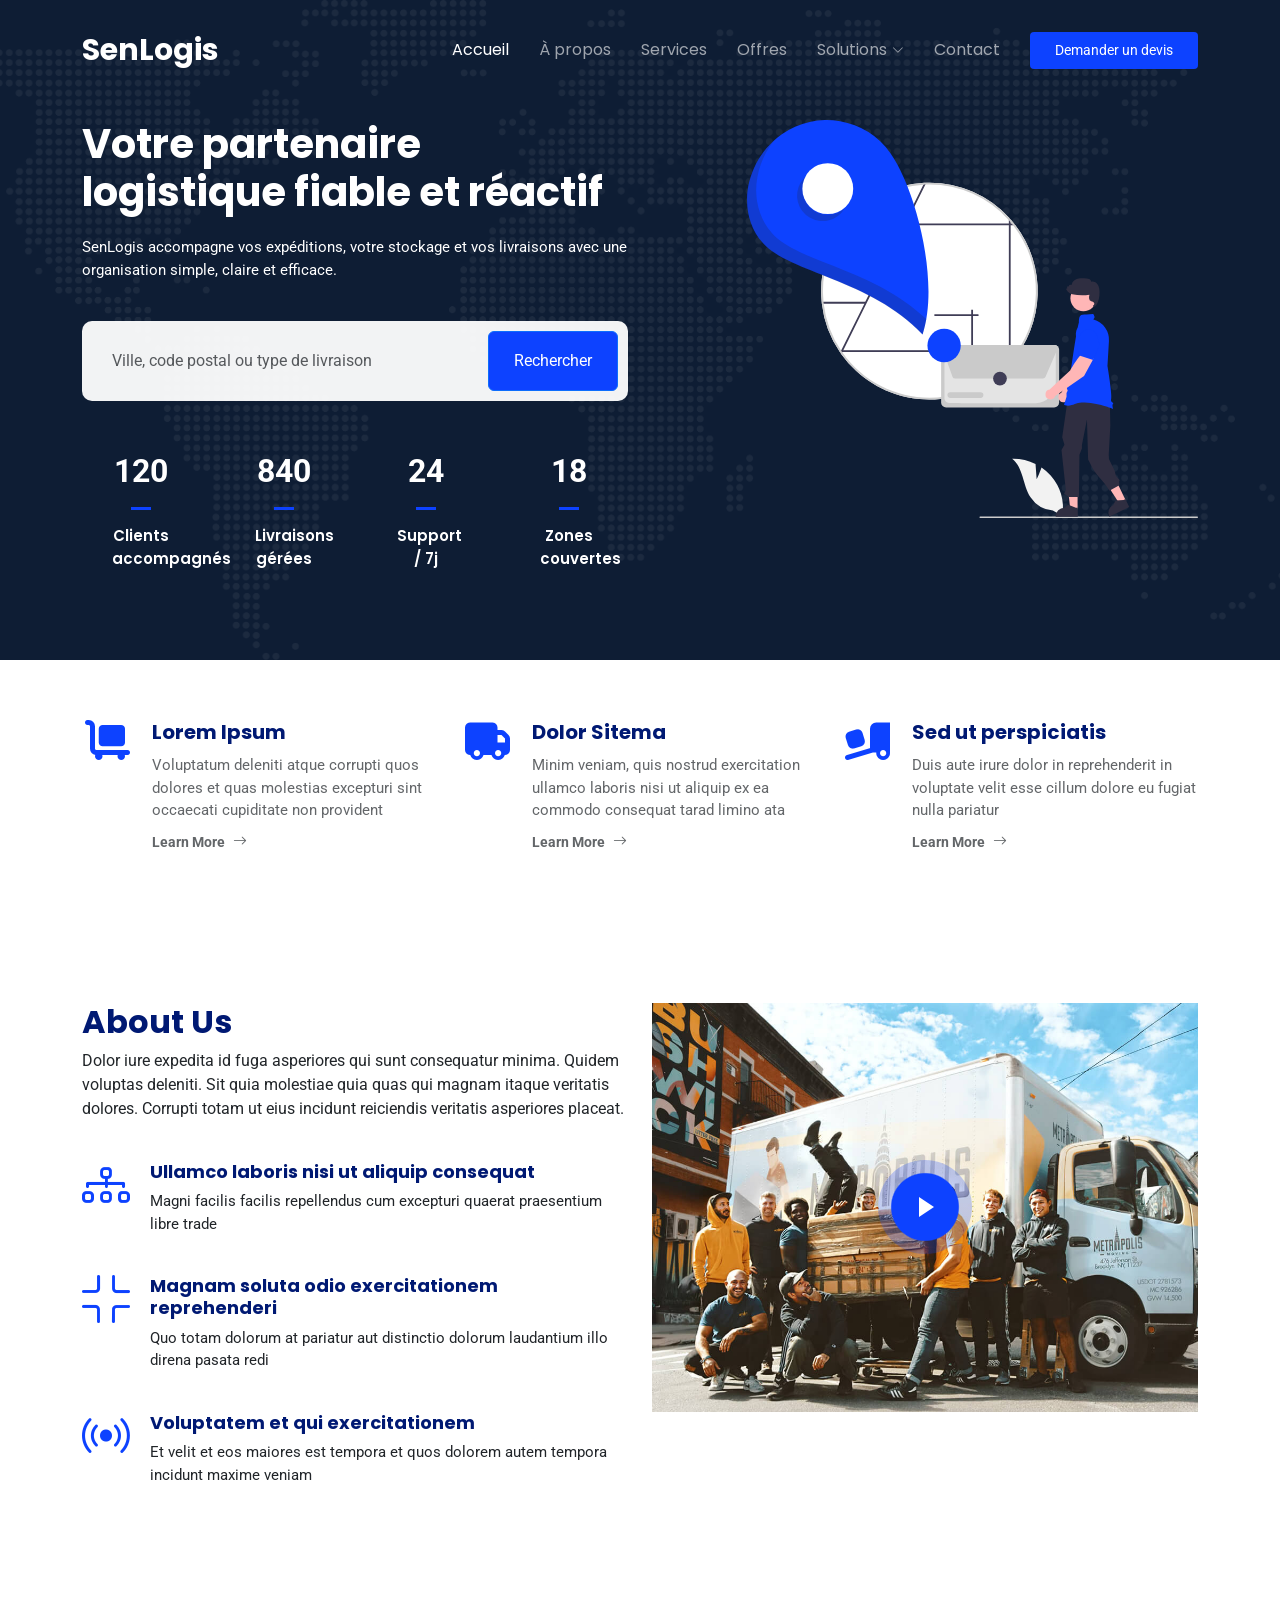
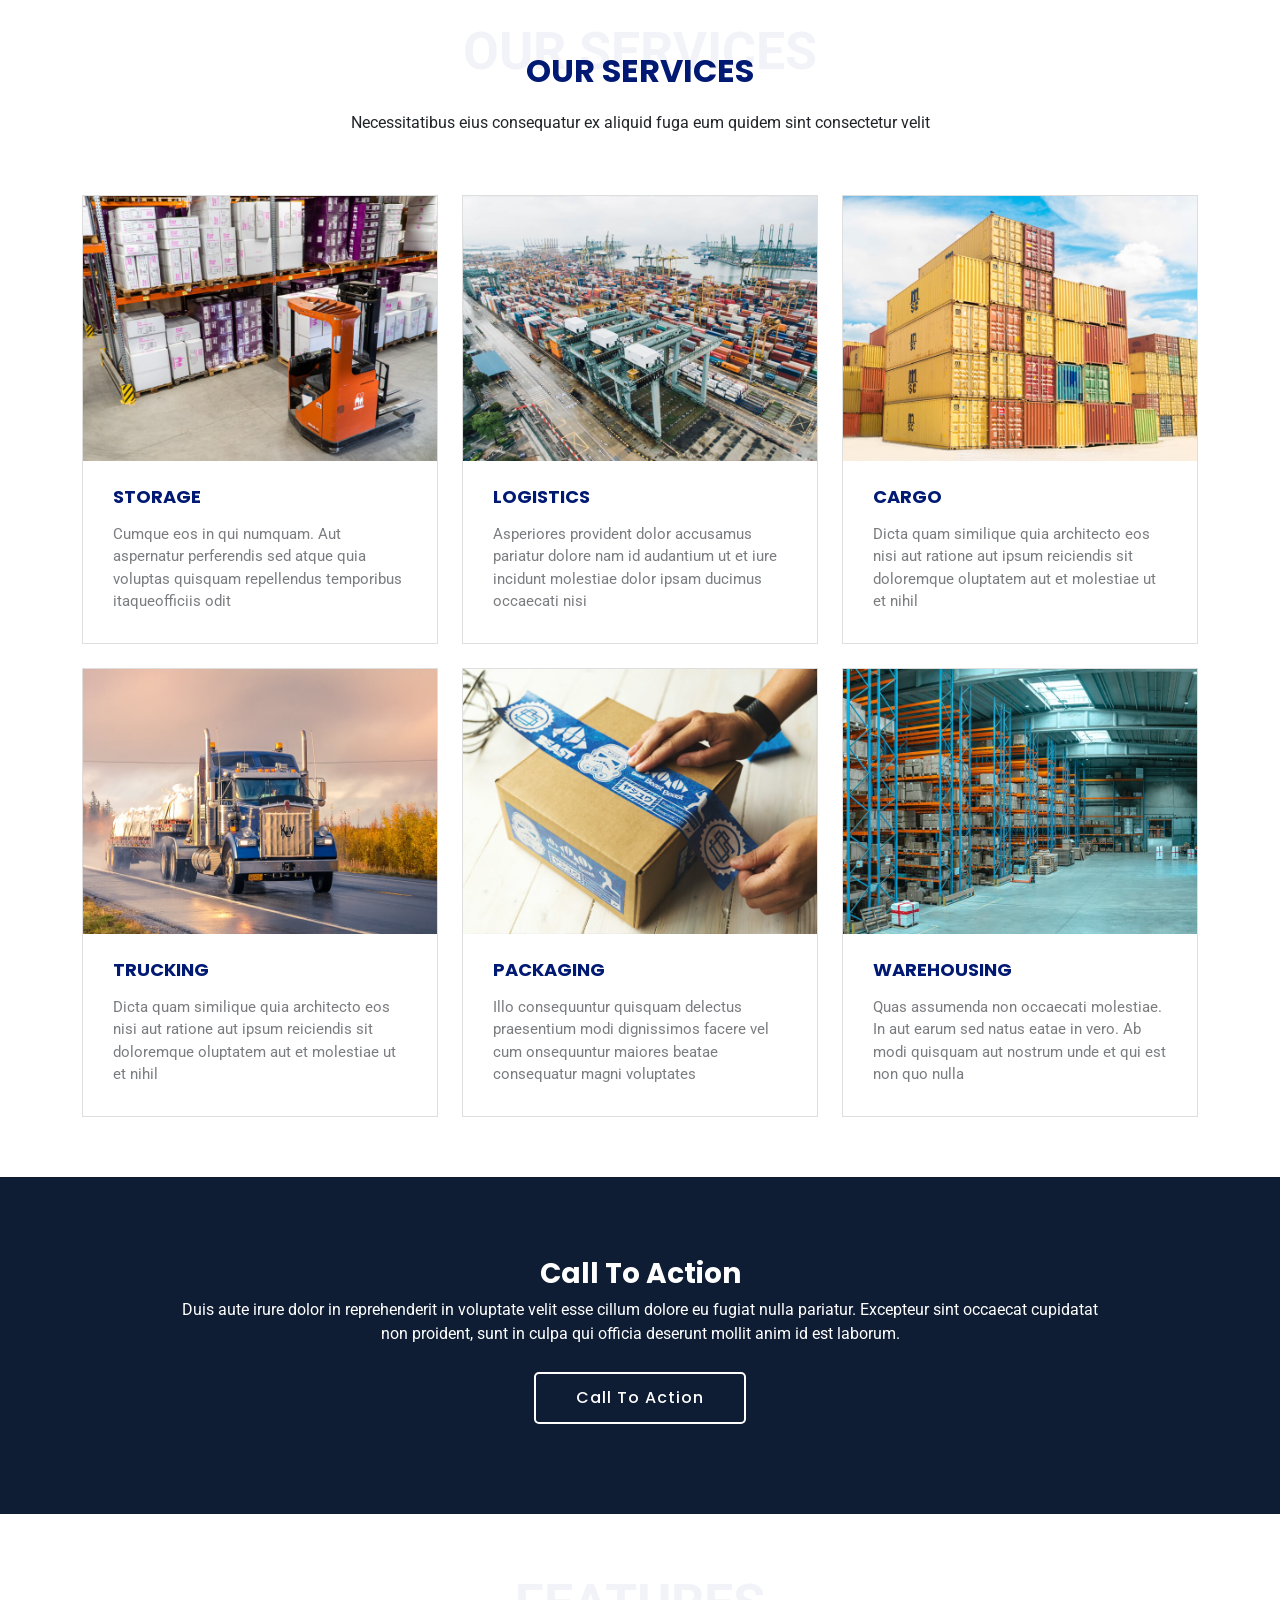
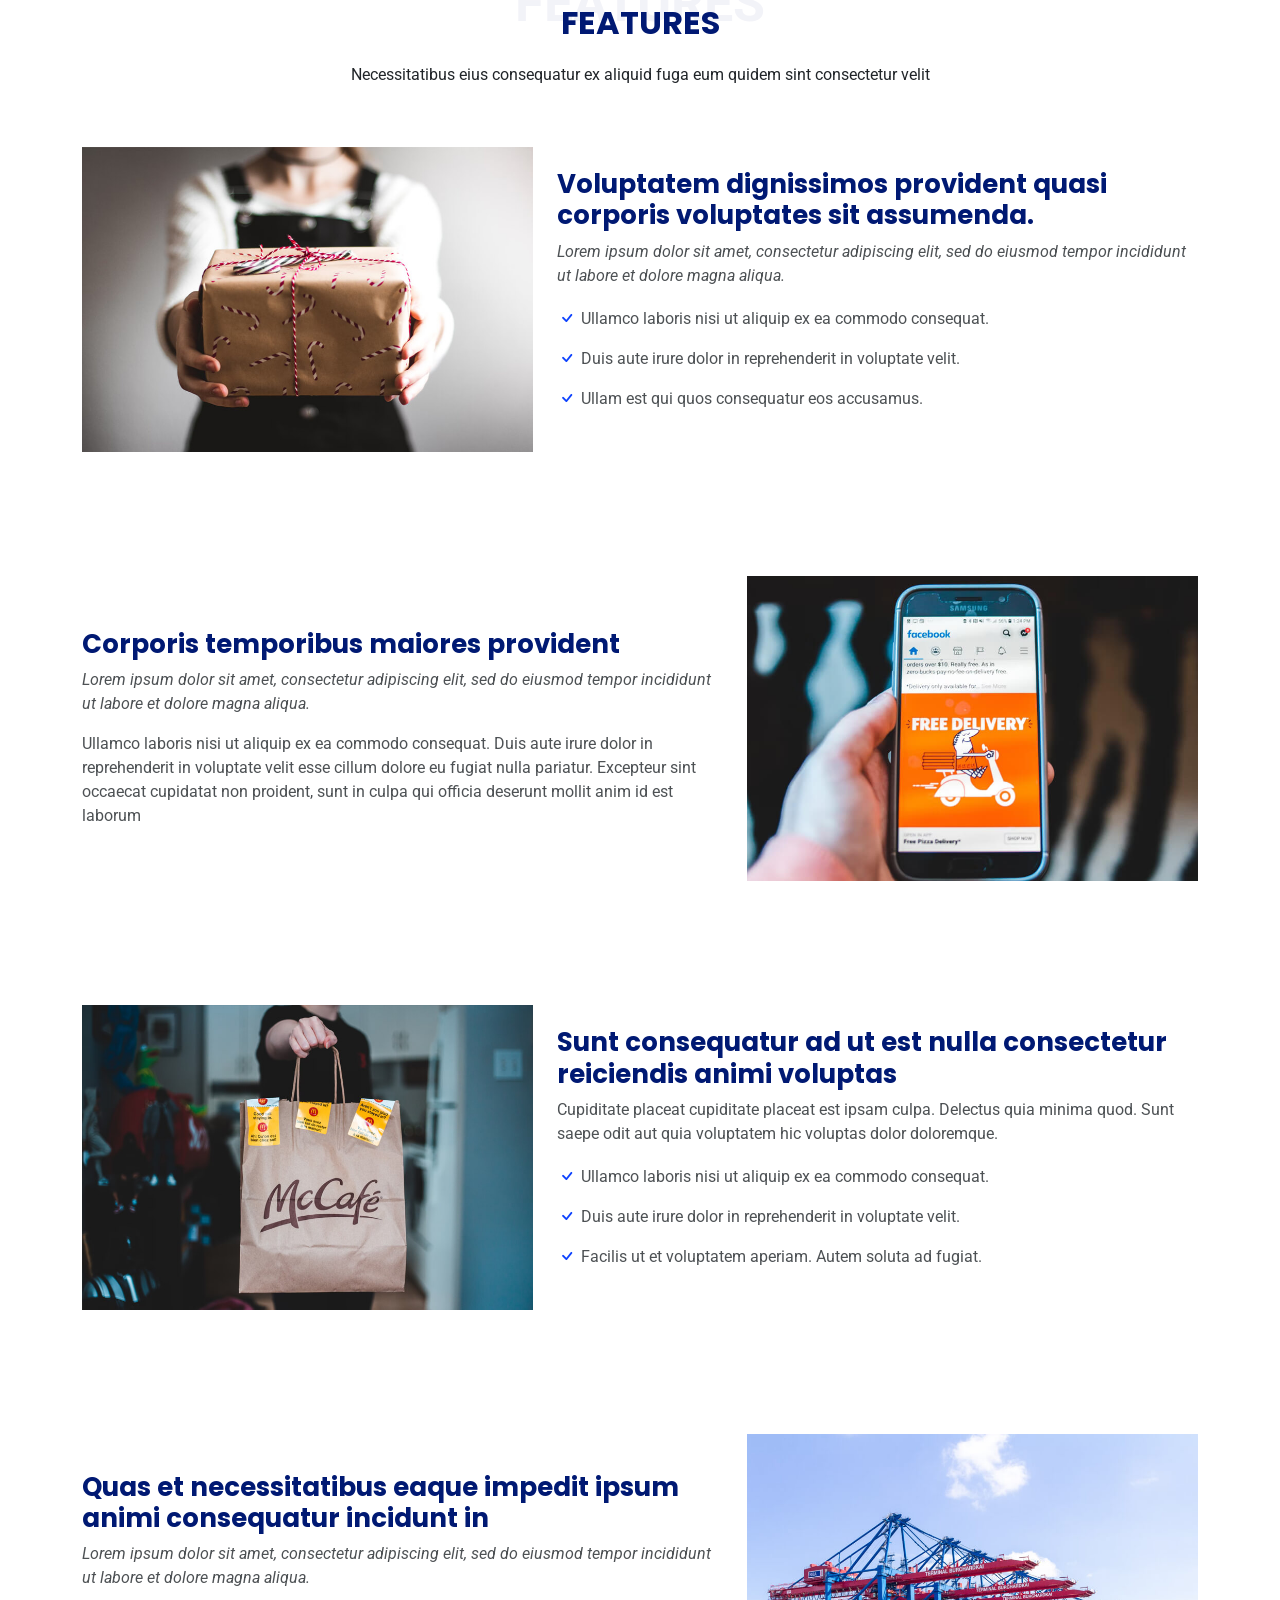
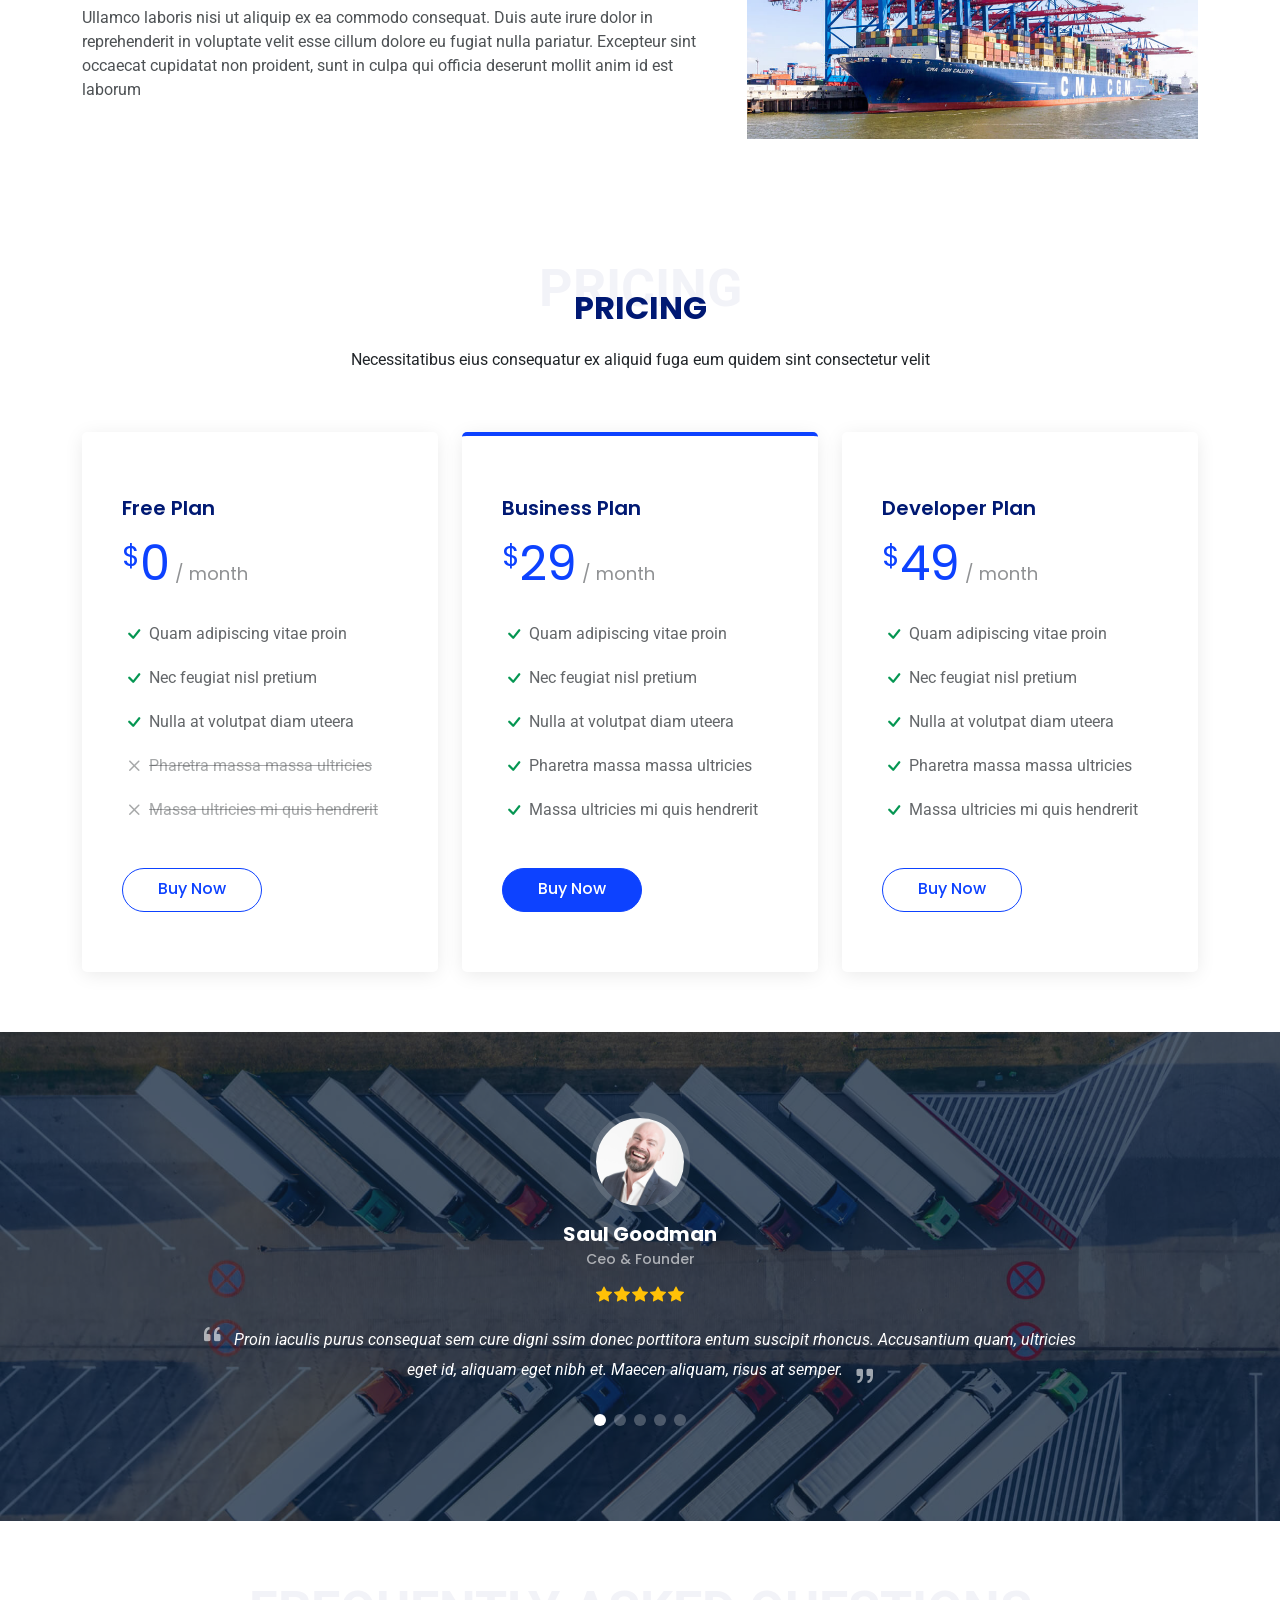
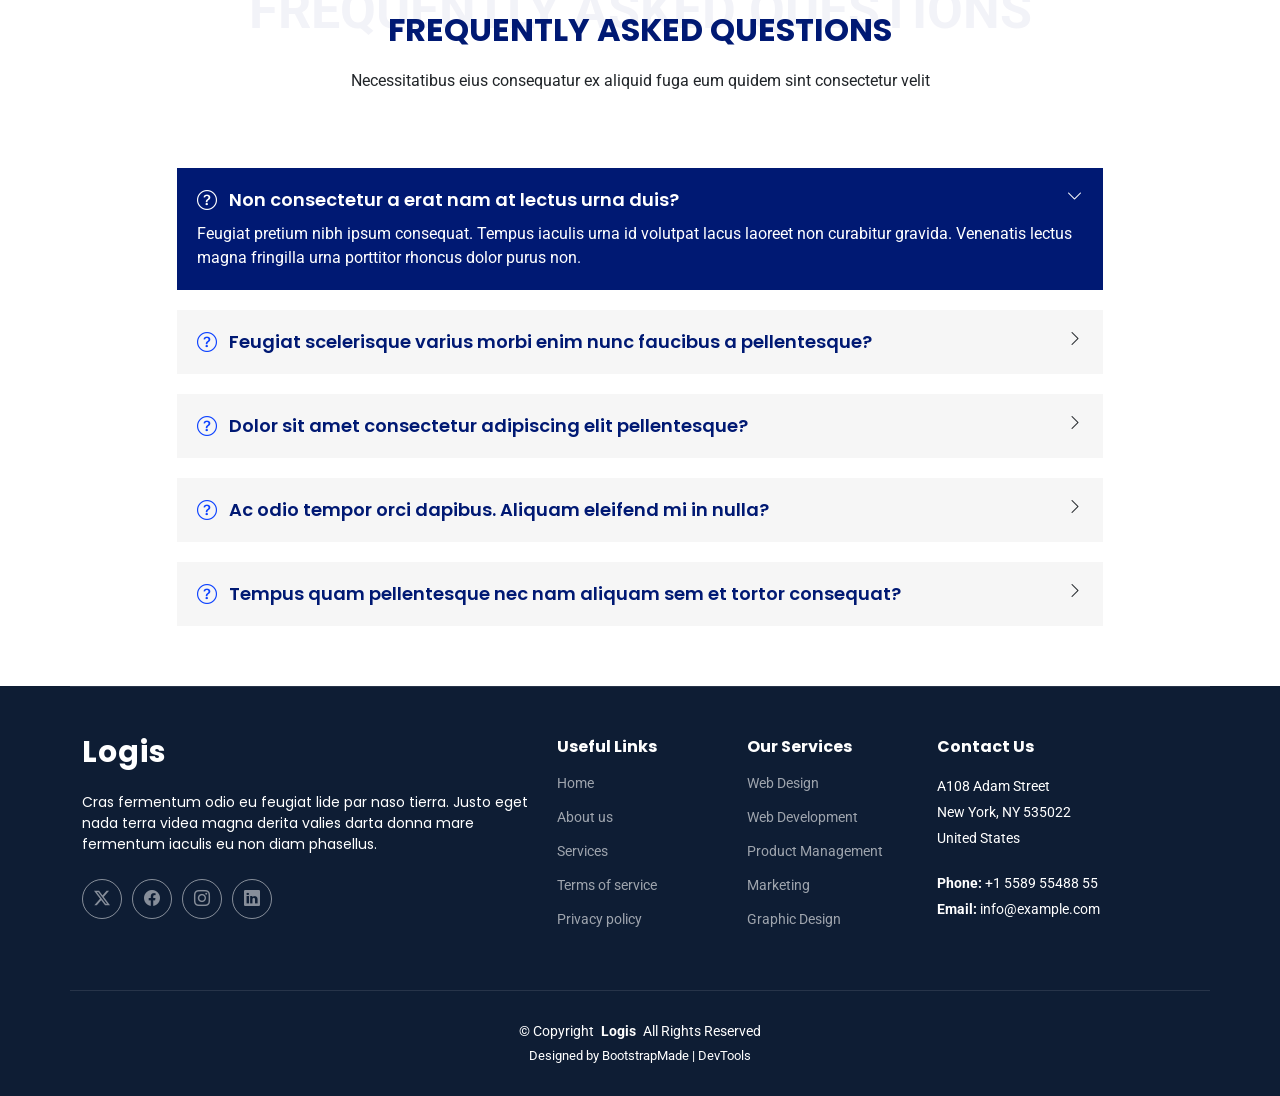
==== public/template/templateVitrine/Logis/index.html @ fa07f143 "project first push" ====
<!DOCTYPE html>
<html lang="en">

<head>
  <meta charset="utf-8">
  <meta content="width=device-width, initial-scale=1.0" name="viewport">
  <title>SenLogis - Accueil</title>
  <meta name="description" content="">
  <meta name="keywords" content="">

  <!-- Favicons -->
  <link href="assets/img/favicon.png" rel="icon">
  <link href="assets/img/apple-touch-icon.png" rel="apple-touch-icon">

  <!-- Fonts -->
  <link href="https://fonts.googleapis.com" rel="preconnect">
  <link href="https://fonts.gstatic.com" rel="preconnect" crossorigin>
  <link href="https://fonts.googleapis.com/css2?family=Roboto:ital,wght@0,100;0,300;0,400;0,500;0,700;0,900;1,100;1,300;1,400;1,500;1,700;1,900&family=Poppins:ital,wght@0,100;0,200;0,300;0,400;0,500;0,600;0,700;0,800;0,900;1,100;1,200;1,300;1,400;1,500;1,600;1,700;1,800;1,900&display=swap" rel="stylesheet">

  <!-- Vendor CSS Files -->
  <link href="assets/vendor/bootstrap/css/bootstrap.min.css" rel="stylesheet">
  <link href="assets/vendor/bootstrap-icons/bootstrap-icons.css" rel="stylesheet">
  <link href="assets/vendor/aos/aos.css" rel="stylesheet">
  <link href="assets/vendor/fontawesome-free/css/all.min.css" rel="stylesheet">
  <link href="assets/vendor/glightbox/css/glightbox.min.css" rel="stylesheet">
  <link href="assets/vendor/swiper/swiper-bundle.min.css" rel="stylesheet">

  <!-- Main CSS File -->
  <link href="assets/css/main.css" rel="stylesheet">

  <!-- =======================================================
  * Template Name: SenLogis
  * Template URL: https://bootstrapmade.com/logis-bootstrap-logistics-website-template/
  * Updated: Apr 08 2026 with Bootstrap v5.3.8
  * Author: BootstrapMade.com
  * License: https://bootstrapmade.com/license/
  ======================================================== -->
</head>

<body class="index-page">

  <header id="header" class="header d-flex align-items-center fixed-top">
    <div class="container-fluid container-xl position-relative d-flex align-items-center">

      <a href="index.html" class="logo d-flex align-items-center me-auto">
        <!-- Uncomment the line below if you also wish to use an image logo -->
        <!-- <img src="assets/img/logo.png" alt=""> -->
        <h1 class="sitename">SenLogis</h1>
      </a>

      <nav id="navmenu" class="navmenu">
        <ul>
          <li><a href="index.html" class="active">Accueil<br></a></li>
          <li><a href="about.html">À propos</a></li>
          <li><a href="services.html">Services</a></li>
          <li><a href="pricing.html">Offres</a></li>
          <li class="dropdown"><a href="starter-page.html"><span>Solutions</span> <i class="bi bi-chevron-down toggle-dropdown"></i></a>
            <ul>
              <li><a href="service-details.html">Suivi</a></li>
              <li class="dropdown"><a href="service-details.html"><span>Détails</span> <i class="bi bi-chevron-down toggle-dropdown"></i></a>
                <ul>
                  <li><a href="about.html">Stockage</a></li>
                  <li><a href="services.html">Transport</a></li>
                  <li><a href="service-details.html">Fret</a></li>
                  <li><a href="pricing.html">Devis</a></li>
                  <li><a href="contact.html">Contact</a></li>
                </ul>
              </li>
              <li><a href="pricing.html">Offres</a></li>
              <li><a href="contact.html">Contact rapide</a></li>
              <li><a href="get-a-quote.html">Demande de devis</a></li>
            </ul>
          </li>
          <li><a href="contact.html">Contact</a></li>
        </ul>
        <i class="mobile-nav-toggle d-xl-none bi bi-list"></i>
      </nav>

      <a class="btn-getstarted" href="get-a-quote.html">Demander un devis</a>

    </div>
  </header>

  <main class="main">

    <!-- Hero Section -->
    <section id="hero" class="hero section dark-background">

      <img src="assets/img/world-dotted-map.png" alt="" class="hero-bg" data-aos="fade-in">

      <div class="container">
        <div class="row gy-4 d-flex justify-content-between">
          <div class="col-lg-6 order-2 order-lg-1 d-flex flex-column justify-content-center">
            <h2 data-aos="fade-up">Votre partenaire logistique fiable et réactif</h2>
            <p data-aos="fade-up" data-aos-delay="100">SenLogis accompagne vos expéditions, votre stockage et vos livraisons avec une organisation simple, claire et efficace.</p>

            <form action="#" class="form-search d-flex align-items-stretch mb-3" data-aos="fade-up" data-aos-delay="200">
              <input type="text" class="form-control" placeholder="Ville, code postal ou type de livraison">
              <button type="submit" class="btn btn-primary">Rechercher</button>
            </form>

            <div class="row gy-4" data-aos="fade-up" data-aos-delay="300">

              <div class="col-lg-3 col-6">
                <div class="stats-item text-center w-100 h-100">
                  <span data-purecounter-start="0" data-purecounter-end="120" data-purecounter-duration="0" class="purecounter">120</span>
                  <p>Clients accompagnés</p>
                </div>
              </div><!-- End Stats Item -->

              <div class="col-lg-3 col-6">
                <div class="stats-item text-center w-100 h-100">
                  <span data-purecounter-start="0" data-purecounter-end="840" data-purecounter-duration="0" class="purecounter">840</span>
                  <p>Livraisons gérées</p>
                </div>
              </div><!-- End Stats Item -->

              <div class="col-lg-3 col-6">
                <div class="stats-item text-center w-100 h-100">
                  <span data-purecounter-start="0" data-purecounter-end="24" data-purecounter-duration="0" class="purecounter">24</span>
                  <p>Support / 7j</p>
                </div>
              </div><!-- End Stats Item -->

              <div class="col-lg-3 col-6">
                <div class="stats-item text-center w-100 h-100">
                  <span data-purecounter-start="0" data-purecounter-end="18" data-purecounter-duration="0" class="purecounter">18</span>
                  <p>Zones couvertes</p>
                </div>
              </div><!-- End Stats Item -->

            </div>

          </div>

          <div class="col-lg-5 order-1 order-lg-2 hero-img" data-aos="zoom-out">
            <img src="assets/img/hero-img.svg" class="img-fluid mb-3 mb-lg-0" alt="">
          </div>

        </div>
      </div>

    </section><!-- /Hero Section -->

    <!-- Featured Services Section -->
    <section id="featured-services" class="featured-services section">

      <div class="container">

        <div class="row gy-4">

          <div class="col-lg-4 col-md-6 service-item d-flex" data-aos="fade-up" data-aos-delay="100">
            <div class="icon flex-shrink-0"><i class="fa-solid fa-cart-flatbed"></i></div>
            <div>
              <h4 class="title">Lorem Ipsum</h4>
              <p class="description">Voluptatum deleniti atque corrupti quos dolores et quas molestias excepturi sint occaecati cupiditate non provident</p>
              <a href="#" class="readmore stretched-link"><span>Learn More</span><i class="bi bi-arrow-right"></i></a>
            </div>
          </div>
          <!-- End Service Item -->

          <div class="col-lg-4 col-md-6 service-item d-flex" data-aos="fade-up" data-aos-delay="200">
            <div class="icon flex-shrink-0"><i class="fa-solid fa-truck"></i></div>
            <div>
              <h4 class="title">Dolor Sitema</h4>
              <p class="description">Minim veniam, quis nostrud exercitation ullamco laboris nisi ut aliquip ex ea commodo consequat tarad limino ata</p>
              <a href="#" class="readmore stretched-link"><span>Learn More</span><i class="bi bi-arrow-right"></i></a>
            </div>
          </div><!-- End Service Item -->

          <div class="col-lg-4 col-md-6 service-item d-flex" data-aos="fade-up" data-aos-delay="300">
            <div class="icon flex-shrink-0"><i class="fa-solid fa-truck-ramp-box"></i></div>
            <div>
              <h4 class="title">Sed ut perspiciatis</h4>
              <p class="description">Duis aute irure dolor in reprehenderit in voluptate velit esse cillum dolore eu fugiat nulla pariatur</p>
              <a href="#" class="readmore stretched-link"><span>Learn More</span><i class="bi bi-arrow-right"></i></a>
            </div>
          </div><!-- End Service Item -->

        </div>

      </div>

    </section><!-- /Featured Services Section -->

    <!-- About Section -->
    <section id="about" class="about section">

      <div class="container">

        <div class="row gy-4">

          <div class="col-lg-6 position-relative align-self-start order-lg-last order-first" data-aos="fade-up" data-aos-delay="200">
            <img src="assets/img/about.jpg" class="img-fluid" alt="">
            <a href="https://www.youtube.com/watch?v=Y7f98aduVJ8" class="glightbox pulsating-play-btn"></a>
          </div>

          <div class="col-lg-6 content order-last  order-lg-first" data-aos="fade-up" data-aos-delay="100">
            <h3>About Us</h3>
            <p>
              Dolor iure expedita id fuga asperiores qui sunt consequatur minima. Quidem voluptas deleniti. Sit quia molestiae quia quas qui magnam itaque veritatis dolores. Corrupti totam ut eius incidunt reiciendis veritatis asperiores placeat.
            </p>
            <ul>
              <li>
                <i class="bi bi-diagram-3"></i>
                <div>
                  <h5>Ullamco laboris nisi ut aliquip consequat</h5>
                  <p>Magni facilis facilis repellendus cum excepturi quaerat praesentium libre trade</p>
                </div>
              </li>
              <li>
                <i class="bi bi-fullscreen-exit"></i>
                <div>
                  <h5>Magnam soluta odio exercitationem reprehenderi</h5>
                  <p>Quo totam dolorum at pariatur aut distinctio dolorum laudantium illo direna pasata redi</p>
                </div>
              </li>
              <li>
                <i class="bi bi-broadcast"></i>
                <div>
                  <h5>Voluptatem et qui exercitationem</h5>
                  <p>Et velit et eos maiores est tempora et quos dolorem autem tempora incidunt maxime veniam</p>
                </div>
              </li>
            </ul>
          </div>

        </div>

      </div>

    </section><!-- /About Section -->

    <!-- Services Section -->
    <section id="services" class="services section">

      <!-- Section Title -->
      <div class="container section-title" data-aos="fade-up">
        <span>Our Services<br></span>
        <h2>Our ServiceS</h2>
        <p>Necessitatibus eius consequatur ex aliquid fuga eum quidem sint consectetur velit</p>
      </div><!-- End Section Title -->

      <div class="container">

        <div class="row gy-4">

          <div class="col-lg-4 col-md-6" data-aos="fade-up" data-aos-delay="100">
            <div class="card">
              <div class="card-img">
                <img src="assets/img/service-1.jpg" alt="" class="img-fluid">
              </div>
              <h3>Storage</h3>
              <p>Cumque eos in qui numquam. Aut aspernatur perferendis sed atque quia voluptas quisquam repellendus temporibus itaqueofficiis odit</p>
            </div>
          </div><!-- End Card Item -->

          <div class="col-lg-4 col-md-6" data-aos="fade-up" data-aos-delay="200">
            <div class="card">
              <div class="card-img">
                <img src="assets/img/service-2.jpg" alt="" class="img-fluid">
              </div>
              <h3><a href="#" class="stretched-link">Logistics</a></h3>
              <p>Asperiores provident dolor accusamus pariatur dolore nam id audantium ut et iure incidunt molestiae dolor ipsam ducimus occaecati nisi</p>
            </div>
          </div><!-- End Card Item -->

          <div class="col-lg-4 col-md-6" data-aos="fade-up" data-aos-delay="300">
            <div class="card">
              <div class="card-img">
                <img src="assets/img/service-3.jpg" alt="" class="img-fluid">
              </div>
              <h3><a href="#" class="stretched-link">Cargo</a></h3>
              <p>Dicta quam similique quia architecto eos nisi aut ratione aut ipsum reiciendis sit doloremque oluptatem aut et molestiae ut et nihil</p>
            </div>
          </div><!-- End Card Item -->

          <div class="col-lg-4 col-md-6" data-aos="fade-up" data-aos-delay="400">
            <div class="card">
              <div class="card-img">
                <img src="assets/img/service-4.jpg" alt="" class="img-fluid">
              </div>
              <h3><a href="#" class="stretched-link">Trucking</a></h3>
              <p>Dicta quam similique quia architecto eos nisi aut ratione aut ipsum reiciendis sit doloremque oluptatem aut et molestiae ut et nihil</p>
            </div>
          </div><!-- End Card Item -->

          <div class="col-lg-4 col-md-6" data-aos="fade-up" data-aos-delay="500">
            <div class="card">
              <div class="card-img">
                <img src="assets/img/service-5.jpg" alt="" class="img-fluid">
              </div>
              <h3>Packaging</h3>
              <p>Illo consequuntur quisquam delectus praesentium modi dignissimos facere vel cum onsequuntur maiores beatae consequatur magni voluptates</p>
            </div>
          </div><!-- End Card Item -->

          <div class="col-lg-4 col-md-6" data-aos="fade-up" data-aos-delay="600">
            <div class="card">
              <div class="card-img">
                <img src="assets/img/service-6.jpg" alt="" class="img-fluid">
              </div>
              <h3><a href="#" class="stretched-link">Warehousing</a></h3>
              <p>Quas assumenda non occaecati molestiae. In aut earum sed natus eatae in vero. Ab modi quisquam aut nostrum unde et qui est non quo nulla</p>
            </div>
          </div><!-- End Card Item -->

        </div>

      </div>

    </section><!-- /Services Section -->

    <!-- Call To Action Section -->
    <section id="call-to-action" class="call-to-action section dark-background">

      <img src="assets/img/cta-bg.jpg" alt="">

      <div class="container">
        <div class="row justify-content-center" data-aos="zoom-in" data-aos-delay="100">
          <div class="col-xl-10">
            <div class="text-center">
              <h3>Call To Action</h3>
              <p>Duis aute irure dolor in reprehenderit in voluptate velit esse cillum dolore eu fugiat nulla pariatur. Excepteur sint occaecat cupidatat non proident, sunt in culpa qui officia deserunt mollit anim id est laborum.</p>
              <a class="cta-btn" href="#">Call To Action</a>
            </div>
          </div>
        </div>
      </div>

    </section><!-- /Call To Action Section -->

    <!-- Features Section -->
    <section id="features" class="features section">

      <!-- Section Title -->
      <div class="container section-title" data-aos="fade-up">
        <span>Features</span>
        <h2>Features</h2>
        <p>Necessitatibus eius consequatur ex aliquid fuga eum quidem sint consectetur velit</p>
      </div><!-- End Section Title -->

      <div class="container">

        <div class="row gy-4 align-items-center features-item">
          <div class="col-md-5 d-flex align-items-center" data-aos="zoom-out" data-aos-delay="100">
            <img src="assets/img/features-1.jpg" class="img-fluid" alt="">
          </div>
          <div class="col-md-7" data-aos="fade-up" data-aos-delay="100">
            <h3>Voluptatem dignissimos provident quasi corporis voluptates sit assumenda.</h3>
            <p class="fst-italic">
              Lorem ipsum dolor sit amet, consectetur adipiscing elit, sed do eiusmod tempor incididunt ut labore et dolore
              magna aliqua.
            </p>
            <ul>
              <li><i class="bi bi-check"></i><span> Ullamco laboris nisi ut aliquip ex ea commodo consequat.</span></li>
              <li><i class="bi bi-check"></i> <span>Duis aute irure dolor in reprehenderit in voluptate velit.</span></li>
              <li><i class="bi bi-check"></i> <span>Ullam est qui quos consequatur eos accusamus.</span></li>
            </ul>
          </div>
        </div><!-- Features Item -->

        <div class="row gy-4 align-items-center features-item">
          <div class="col-md-5 order-1 order-md-2 d-flex align-items-center" data-aos="zoom-out" data-aos-delay="200">
            <img src="assets/img/features-2.jpg" class="img-fluid" alt="">
          </div>
          <div class="col-md-7 order-2 order-md-1" data-aos="fade-up" data-aos-delay="200">
            <h3>Corporis temporibus maiores provident</h3>
            <p class="fst-italic">
              Lorem ipsum dolor sit amet, consectetur adipiscing elit, sed do eiusmod tempor incididunt ut labore et dolore
              magna aliqua.
            </p>
            <p>
              Ullamco laboris nisi ut aliquip ex ea commodo consequat. Duis aute irure dolor in reprehenderit in voluptate
              velit esse cillum dolore eu fugiat nulla pariatur. Excepteur sint occaecat cupidatat non proident, sunt in
              culpa qui officia deserunt mollit anim id est laborum
            </p>
          </div>
        </div><!-- Features Item -->

        <div class="row gy-4 align-items-center features-item">
          <div class="col-md-5 d-flex align-items-center" data-aos="zoom-out">
            <img src="assets/img/features-3.jpg" class="img-fluid" alt="">
          </div>
          <div class="col-md-7" data-aos="fade-up">
            <h3>Sunt consequatur ad ut est nulla consectetur reiciendis animi voluptas</h3>
            <p>Cupiditate placeat cupiditate placeat est ipsam culpa. Delectus quia minima quod. Sunt saepe odit aut quia voluptatem hic voluptas dolor doloremque.</p>
            <ul>
              <li><i class="bi bi-check"></i> <span>Ullamco laboris nisi ut aliquip ex ea commodo consequat.</span></li>
              <li><i class="bi bi-check"></i><span> Duis aute irure dolor in reprehenderit in voluptate velit.</span></li>
              <li><i class="bi bi-check"></i> <span>Facilis ut et voluptatem aperiam. Autem soluta ad fugiat</span>.</li>
            </ul>
          </div>
        </div><!-- Features Item -->

        <div class="row gy-4 align-items-center features-item">
          <div class="col-md-5 order-1 order-md-2 d-flex align-items-center" data-aos="zoom-out">
            <img src="assets/img/features-4.jpg" class="img-fluid" alt="">
          </div>
          <div class="col-md-7 order-2 order-md-1" data-aos="fade-up">
            <h3>Quas et necessitatibus eaque impedit ipsum animi consequatur incidunt in</h3>
            <p class="fst-italic">
              Lorem ipsum dolor sit amet, consectetur adipiscing elit, sed do eiusmod tempor incididunt ut labore et dolore
              magna aliqua.
            </p>
            <p>
              Ullamco laboris nisi ut aliquip ex ea commodo consequat. Duis aute irure dolor in reprehenderit in voluptate
              velit esse cillum dolore eu fugiat nulla pariatur. Excepteur sint occaecat cupidatat non proident, sunt in
              culpa qui officia deserunt mollit anim id est laborum
            </p>
          </div>
        </div><!-- Features Item -->

      </div>

    </section><!-- /Features Section -->

    <!-- Pricing Section -->
    <section id="pricing" class="pricing section">

      <!-- Section Title -->
      <div class="container section-title" data-aos="fade-up">
        <span>Pricing</span>
        <h2>Pricing</h2>
        <p>Necessitatibus eius consequatur ex aliquid fuga eum quidem sint consectetur velit</p>
      </div><!-- End Section Title -->

      <div class="container">

        <div class="row gy-4">

          <div class="col-lg-4" data-aos="zoom-in" data-aos-delay="100">
            <div class="pricing-item">
              <h3>Free Plan</h3>
              <h4><sup>$</sup>0<span> / month</span></h4>
              <ul>
                <li><i class="bi bi-check"></i> <span>Quam adipiscing vitae proin</span></li>
                <li><i class="bi bi-check"></i> <span>Nec feugiat nisl pretium</span></li>
                <li><i class="bi bi-check"></i> <span>Nulla at volutpat diam uteera</span></li>
                <li class="na"><i class="bi bi-x"></i> <span>Pharetra massa massa ultricies</span></li>
                <li class="na"><i class="bi bi-x"></i> <span>Massa ultricies mi quis hendrerit</span></li>
              </ul>
              <a href="#" class="buy-btn">Buy Now</a>
            </div>
          </div><!-- End Pricing Item -->

          <div class="col-lg-4" data-aos="zoom-in" data-aos-delay="200">
            <div class="pricing-item featured">
              <h3>Business Plan</h3>
              <h4><sup>$</sup>29<span> / month</span></h4>
              <ul>
                <li><i class="bi bi-check"></i> <span>Quam adipiscing vitae proin</span></li>
                <li><i class="bi bi-check"></i> <span>Nec feugiat nisl pretium</span></li>
                <li><i class="bi bi-check"></i> <span>Nulla at volutpat diam uteera</span></li>
                <li><i class="bi bi-check"></i> <span>Pharetra massa massa ultricies</span></li>
                <li><i class="bi bi-check"></i> <span>Massa ultricies mi quis hendrerit</span></li>
              </ul>
              <a href="#" class="buy-btn">Buy Now</a>
            </div>
          </div><!-- End Pricing Item -->

          <div class="col-lg-4" data-aos="zoom-in" data-aos-delay="300">
            <div class="pricing-item">
              <h3>Developer Plan</h3>
              <h4><sup>$</sup>49<span> / month</span></h4>
              <ul>
                <li><i class="bi bi-check"></i> <span>Quam adipiscing vitae proin</span></li>
                <li><i class="bi bi-check"></i> <span>Nec feugiat nisl pretium</span></li>
                <li><i class="bi bi-check"></i> <span>Nulla at volutpat diam uteera</span></li>
                <li><i class="bi bi-check"></i> <span>Pharetra massa massa ultricies</span></li>
                <li><i class="bi bi-check"></i> <span>Massa ultricies mi quis hendrerit</span></li>
              </ul>
              <a href="#" class="buy-btn">Buy Now</a>
            </div>
          </div><!-- End Pricing Item -->

        </div>

      </div>

    </section><!-- /Pricing Section -->

    <!-- Testimonials Section -->
    <section id="testimonials" class="testimonials section dark-background">

      <img src="assets/img/testimonials-bg.jpg" class="testimonials-bg" alt="">

      <div class="container" data-aos="fade-up" data-aos-delay="100">

        <div class="swiper init-swiper">
          <script type="application/json" class="swiper-config">
            {
              "loop": true,
              "speed": 600,
              "autoplay": {
                "delay": 5000
              },
              "slidesPerView": "auto",
              "pagination": {
                "el": ".swiper-pagination",
                "type": "bullets",
                "clickable": true
              }
            }
          </script>
          <div class="swiper-wrapper">

            <div class="swiper-slide">
              <div class="testimonial-item">
                <img src="assets/img/testimonials/testimonials-1.jpg" class="testimonial-img" alt="">
                <h3>Saul Goodman</h3>
                <h4>Ceo &amp; Founder</h4>
                <div class="stars">
                  <i class="bi bi-star-fill"></i><i class="bi bi-star-fill"></i><i class="bi bi-star-fill"></i><i class="bi bi-star-fill"></i><i class="bi bi-star-fill"></i>
                </div>
                <p>
                  <i class="bi bi-quote quote-icon-left"></i>
                  <span>Proin iaculis purus consequat sem cure digni ssim donec porttitora entum suscipit rhoncus. Accusantium quam, ultricies eget id, aliquam eget nibh et. Maecen aliquam, risus at semper.</span>
                  <i class="bi bi-quote quote-icon-right"></i>
                </p>
              </div>
            </div><!-- End testimonial item -->

            <div class="swiper-slide">
              <div class="testimonial-item">
                <img src="assets/img/testimonials/testimonials-2.jpg" class="testimonial-img" alt="">
                <h3>Sara Wilsson</h3>
                <h4>Designer</h4>
                <div class="stars">
                  <i class="bi bi-star-fill"></i><i class="bi bi-star-fill"></i><i class="bi bi-star-fill"></i><i class="bi bi-star-fill"></i><i class="bi bi-star-fill"></i>
                </div>
                <p>
                  <i class="bi bi-quote quote-icon-left"></i>
                  <span>Export tempor illum tamen malis malis eram quae irure esse labore quem cillum quid cillum eram malis quorum velit fore eram velit sunt aliqua noster fugiat irure amet legam anim culpa.</span>
                  <i class="bi bi-quote quote-icon-right"></i>
                </p>
              </div>
            </div><!-- End testimonial item -->

            <div class="swiper-slide">
              <div class="testimonial-item">
                <img src="assets/img/testimonials/testimonials-3.jpg" class="testimonial-img" alt="">
                <h3>Jena Karlis</h3>
                <h4>Store Owner</h4>
                <div class="stars">
                  <i class="bi bi-star-fill"></i><i class="bi bi-star-fill"></i><i class="bi bi-star-fill"></i><i class="bi bi-star-fill"></i><i class="bi bi-star-fill"></i>
                </div>
                <p>
                  <i class="bi bi-quote quote-icon-left"></i>
                  <span>Enim nisi quem export duis labore cillum quae magna enim sint quorum nulla quem veniam duis minim tempor labore quem eram duis noster aute amet eram fore quis sint minim.</span>
                  <i class="bi bi-quote quote-icon-right"></i>
                </p>
              </div>
            </div><!-- End testimonial item -->

            <div class="swiper-slide">
              <div class="testimonial-item">
                <img src="assets/img/testimonials/testimonials-4.jpg" class="testimonial-img" alt="">
                <h3>Matt Brandon</h3>
                <h4>Freelancer</h4>
                <div class="stars">
                  <i class="bi bi-star-fill"></i><i class="bi bi-star-fill"></i><i class="bi bi-star-fill"></i><i class="bi bi-star-fill"></i><i class="bi bi-star-fill"></i>
                </div>
                <p>
                  <i class="bi bi-quote quote-icon-left"></i>
                  <span>Fugiat enim eram quae cillum dolore dolor amet nulla culpa multos export minim fugiat minim velit minim dolor enim duis veniam ipsum anim magna sunt elit fore quem dolore labore illum veniam.</span>
                  <i class="bi bi-quote quote-icon-right"></i>
                </p>
              </div>
            </div><!-- End testimonial item -->

            <div class="swiper-slide">
              <div class="testimonial-item">
                <img src="assets/img/testimonials/testimonials-5.jpg" class="testimonial-img" alt="">
                <h3>John Larson</h3>
                <h4>Entrepreneur</h4>
                <div class="stars">
                  <i class="bi bi-star-fill"></i><i class="bi bi-star-fill"></i><i class="bi bi-star-fill"></i><i class="bi bi-star-fill"></i><i class="bi bi-star-fill"></i>
                </div>
                <p>
                  <i class="bi bi-quote quote-icon-left"></i>
                  <span>Quis quorum aliqua sint quem legam fore sunt eram irure aliqua veniam tempor noster veniam enim culpa labore duis sunt culpa nulla illum cillum fugiat legam esse veniam culpa fore nisi cillum quid.</span>
                  <i class="bi bi-quote quote-icon-right"></i>
                </p>
              </div>
            </div><!-- End testimonial item -->

          </div>
          <div class="swiper-pagination"></div>
        </div>

      </div>

    </section><!-- /Testimonials Section -->

    <!-- Faq Section -->
    <section id="faq" class="faq section">

      <!-- Section Title -->
      <div class="container section-title" data-aos="fade-up">
        <span>Frequently Asked Questions</span>
        <h2>Frequently Asked Questions</h2>
        <p>Necessitatibus eius consequatur ex aliquid fuga eum quidem sint consectetur velit</p>
      </div><!-- End Section Title -->

      <div class="container">

        <div class="row justify-content-center">

          <div class="col-lg-10">

            <div class="faq-container">

              <div class="faq-item faq-active" data-aos="fade-up" data-aos-delay="200">
                <i class="faq-icon bi bi-question-circle"></i>
                <h3>Non consectetur a erat nam at lectus urna duis?</h3>
                <div class="faq-content">
                  <p>Feugiat pretium nibh ipsum consequat. Tempus iaculis urna id volutpat lacus laoreet non curabitur gravida. Venenatis lectus magna fringilla urna porttitor rhoncus dolor purus non.</p>
                </div>
                <i class="faq-toggle bi bi-chevron-right"></i>
              </div><!-- End Faq item-->

              <div class="faq-item" data-aos="fade-up" data-aos-delay="300">
                <i class="faq-icon bi bi-question-circle"></i>
                <h3>Feugiat scelerisque varius morbi enim nunc faucibus a pellentesque?</h3>
                <div class="faq-content">
                  <p>Dolor sit amet consectetur adipiscing elit pellentesque habitant morbi. Id interdum velit laoreet id donec ultrices. Fringilla phasellus faucibus scelerisque eleifend donec pretium. Est pellentesque elit ullamcorper dignissim. Mauris ultrices eros in cursus turpis massa tincidunt dui.</p>
                </div>
                <i class="faq-toggle bi bi-chevron-right"></i>
              </div><!-- End Faq item-->

              <div class="faq-item" data-aos="fade-up" data-aos-delay="400">
                <i class="faq-icon bi bi-question-circle"></i>
                <h3>Dolor sit amet consectetur adipiscing elit pellentesque?</h3>
                <div class="faq-content">
                  <p>Eleifend mi in nulla posuere sollicitudin aliquam ultrices sagittis orci. Faucibus pulvinar elementum integer enim. Sem nulla pharetra diam sit amet nisl suscipit. Rutrum tellus pellentesque eu tincidunt. Lectus urna duis convallis convallis tellus. Urna molestie at elementum eu facilisis sed odio morbi quis</p>
                </div>
                <i class="faq-toggle bi bi-chevron-right"></i>
              </div><!-- End Faq item-->

              <div class="faq-item" data-aos="fade-up" data-aos-delay="500">
                <i class="faq-icon bi bi-question-circle"></i>
                <h3>Ac odio tempor orci dapibus. Aliquam eleifend mi in nulla?</h3>
                <div class="faq-content">
                  <p>Dolor sit amet consectetur adipiscing elit pellentesque habitant morbi. Id interdum velit laoreet id donec ultrices. Fringilla phasellus faucibus scelerisque eleifend donec pretium. Est pellentesque elit ullamcorper dignissim. Mauris ultrices eros in cursus turpis massa tincidunt dui.</p>
                </div>
                <i class="faq-toggle bi bi-chevron-right"></i>
              </div><!-- End Faq item-->

              <div class="faq-item" data-aos="fade-up" data-aos-delay="600">
                <i class="faq-icon bi bi-question-circle"></i>
                <h3>Tempus quam pellentesque nec nam aliquam sem et tortor consequat?</h3>
                <div class="faq-content">
                  <p>Molestie a iaculis at erat pellentesque adipiscing commodo. Dignissim suspendisse in est ante in. Nunc vel risus commodo viverra maecenas accumsan. Sit amet nisl suscipit adipiscing bibendum est. Purus gravida quis blandit turpis cursus in</p>
                </div>
                <i class="faq-toggle bi bi-chevron-right"></i>
              </div><!-- End Faq item-->

            </div>

          </div>

        </div>

      </div>

    </section><!-- /Faq Section -->

  </main>

  <footer id="footer" class="footer dark-background">

    <div class="container footer-top">
      <div class="row gy-4">
        <div class="col-lg-5 col-md-12 footer-about">
          <a href="index.html" class="logo d-flex align-items-center">
            <span class="sitename">Logis</span>
          </a>
          <p>Cras fermentum odio eu feugiat lide par naso tierra. Justo eget nada terra videa magna derita valies darta donna mare fermentum iaculis eu non diam phasellus.</p>
          <div class="social-links d-flex mt-4">
            <a href=""><i class="bi bi-twitter-x"></i></a>
            <a href=""><i class="bi bi-facebook"></i></a>
            <a href=""><i class="bi bi-instagram"></i></a>
            <a href=""><i class="bi bi-linkedin"></i></a>
          </div>
        </div>

        <div class="col-lg-2 col-6 footer-links">
          <h4>Useful Links</h4>
          <ul>
            <li><a href="#">Home</a></li>
            <li><a href="#">About us</a></li>
            <li><a href="#">Services</a></li>
            <li><a href="#">Terms of service</a></li>
            <li><a href="#">Privacy policy</a></li>
          </ul>
        </div>

        <div class="col-lg-2 col-6 footer-links">
          <h4>Our Services</h4>
          <ul>
            <li><a href="#">Web Design</a></li>
            <li><a href="#">Web Development</a></li>
            <li><a href="#">Product Management</a></li>
            <li><a href="#">Marketing</a></li>
            <li><a href="#">Graphic Design</a></li>
          </ul>
        </div>

        <div class="col-lg-3 col-md-12 footer-contact text-center text-md-start">
          <h4>Contact Us</h4>
          <p>A108 Adam Street</p>
          <p>New York, NY 535022</p>
          <p>United States</p>
          <p class="mt-4"><strong>Phone:</strong> <span>+1 5589 55488 55</span></p>
          <p><strong>Email:</strong> <span>info@example.com</span></p>
        </div>

      </div>
    </div>

    <div class="container copyright text-center mt-4">
      <p>© <span>Copyright</span> <strong class="px-1 sitename">Logis</strong> <span>All Rights Reserved</span></p>
      <div class="credits">
        <!-- All the links in the footer should remain intact. -->
        <!-- You can delete the links only if you've purchased the pro version. -->
        <!-- Licensing information: https://bootstrapmade.com/license/ -->
        <!-- Purchase the pro version with working PHP/AJAX contact form: [buy-url] -->
        Designed by <a href="https://bootstrapmade.com/">BootstrapMade</a> | <a href="https://bootstrapmade.com/tools/">DevTools</a>
      </div>
    </div>

  </footer>

  <!-- Scroll Top -->
  <a href="#" id="scroll-top" class="scroll-top d-flex align-items-center justify-content-center"><i class="bi bi-arrow-up-short"></i></a>

  <!-- Preloader -->
  <div id="preloader"></div>

  <!-- Vendor JS Files -->
  <script src="assets/vendor/bootstrap/js/bootstrap.bundle.min.js"></script>
  <script src="assets/vendor/php-email-form/validate.js"></script>
  <script src="assets/vendor/aos/aos.js"></script>
  <script src="assets/vendor/purecounter/purecounter_vanilla.js"></script>
  <script src="assets/vendor/glightbox/js/glightbox.min.js"></script>
  <script src="assets/vendor/swiper/swiper-bundle.min.js"></script>

  <!-- Main JS File -->
  <script src="assets/js/main.js"></script>

</body>

</html>
---- public/template/templateVitrine/Logis/assets/css/main.css ----
/**
* Template Name: Logis
* Template URL: https://bootstrapmade.com/logis-bootstrap-logistics-website-template/
* Updated: Aug 07 2024 with Bootstrap v5.3.3
* Author: BootstrapMade.com
* License: https://bootstrapmade.com/license/
*/

/*--------------------------------------------------------------
# Font & Color Variables
# Help: https://bootstrapmade.com/color-system/
--------------------------------------------------------------*/
/* Fonts */
:root {
  --default-font: "Roboto",  system-ui, -apple-system, "Segoe UI", Roboto, "Helvetica Neue", Arial, "Noto Sans", "Liberation Sans", sans-serif, "Apple Color Emoji", "Segoe UI Emoji", "Segoe UI Symbol", "Noto Color Emoji";
  --heading-font: "Poppins",  sans-serif;
  --nav-font: "Poppins",  sans-serif;
}

/* Global Colors - The following color variables are used throughout the website. Updating them here will change the color scheme of the entire website */
:root { 
  --background-color: #ffffff; /* Background color for the entire website, including individual sections */
  --default-color: #212529; /* Default color used for the majority of the text content across the entire website */
  --heading-color: #001973; /* Color for headings, subheadings and title throughout the website */
  --accent-color: #0d42ff; /* Accent color that represents your brand on the website. It's used for buttons, links, and other elements that need to stand out */
  --surface-color: #ffffff; /* The surface color is used as a background of boxed elements within sections, such as cards, icon boxes, or other elements that require a visual separation from the global background. */
  --contrast-color: #ffffff; /* Contrast color for text, ensuring readability against backgrounds of accent, heading, or default colors. */
}

/* Nav Menu Colors - The following color variables are used specifically for the navigation menu. They are separate from the global colors to allow for more customization options */
:root {
  --nav-color: rgba(255, 255, 255, 0.6);  /* The default color of the main navmenu links */
  --nav-hover-color: #ffffff; /* Applied to main navmenu links when they are hovered over or active */
  --nav-mobile-background-color: #ffffff; /* Used as the background color for mobile navigation menu */
  --nav-dropdown-background-color: #ffffff; /* Used as the background color for dropdown items that appear when hovering over primary navigation items */
  --nav-dropdown-color: #212529; /* Used for navigation links of the dropdown items in the navigation menu. */
  --nav-dropdown-hover-color: #0d42ff; /* Similar to --nav-hover-color, this color is applied to dropdown navigation links when they are hovered over. */
}

/* Color Presets - These classes override global colors when applied to any section or element, providing reuse of the sam color scheme. */

.light-background {
  --background-color: #f7f9fc;
  --surface-color: #ffffff;
}

.dark-background {
  --background-color: #0e1d34;
  --default-color: #ffffff;
  --heading-color: #ffffff;
  --surface-color: #19335c;
  --contrast-color: #ffffff;
}

/* Smooth scroll */
:root {
  scroll-behavior: smooth;
}

/*--------------------------------------------------------------
# General Styling & Shared Classes
--------------------------------------------------------------*/
body {
  color: var(--default-color);
  background-color: var(--background-color);
  font-family: var(--default-font);
}

a {
  color: var(--accent-color);
  text-decoration: none;
  transition: 0.3s;
}

a:hover {
  color: color-mix(in srgb, var(--accent-color), transparent 25%);
  text-decoration: none;
}

h1,
h2,
h3,
h4,
h5,
h6 {
  color: var(--heading-color);
  font-family: var(--heading-font);
}

/* Pulsating Play Button
------------------------------*/
.pulsating-play-btn {
  width: 94px;
  height: 94px;
  background: radial-gradient(var(--accent-color) 50%, color-mix(in srgb, var(--accent-color), transparent 75%) 52%);
  border-radius: 50%;
  display: block;
  position: relative;
  overflow: hidden;
}

.pulsating-play-btn:before {
  content: "";
  position: absolute;
  width: 120px;
  height: 120px;
  animation-delay: 0s;
  animation: pulsate-play-btn 2s;
  animation-direction: forwards;
  animation-iteration-count: infinite;
  animation-timing-function: steps;
  opacity: 1;
  border-radius: 50%;
  border: 5px solid color-mix(in srgb, var(--accent-color), transparent 30%);
  top: -15%;
  left: -15%;
  background: rgba(198, 16, 0, 0);
}

.pulsating-play-btn:after {
  content: "";
  position: absolute;
  left: 50%;
  top: 50%;
  transform: translateX(-40%) translateY(-50%);
  width: 0;
  height: 0;
  border-top: 10px solid transparent;
  border-bottom: 10px solid transparent;
  border-left: 15px solid #fff;
  z-index: 100;
  transition: all 400ms cubic-bezier(0.55, 0.055, 0.675, 0.19);
}

.pulsating-play-btn:hover:before {
  content: "";
  position: absolute;
  left: 50%;
  top: 50%;
  transform: translateX(-40%) translateY(-50%);
  width: 0;
  height: 0;
  border: none;
  border-top: 10px solid transparent;
  border-bottom: 10px solid transparent;
  border-left: 15px solid #fff;
  z-index: 200;
  animation: none;
  border-radius: 0;
}

.pulsating-play-btn:hover:after {
  border-left: 15px solid var(--accent-color);
  transform: scale(20);
}

@keyframes pulsate-play-btn {
  0% {
    transform: scale(0.6, 0.6);
    opacity: 1;
  }

  100% {
    transform: scale(1, 1);
    opacity: 0;
  }
}

/* PHP Email Form Messages
------------------------------*/
.php-email-form .error-message {
  display: none;
  background: #df1529;
  color: #ffffff;
  text-align: left;
  padding: 15px;
  margin-bottom: 24px;
  font-weight: 600;
}

.php-email-form .sent-message {
  display: none;
  color: #ffffff;
  background: #059652;
  text-align: center;
  padding: 15px;
  margin-bottom: 24px;
  font-weight: 600;
}

.php-email-form .loading {
  display: none;
  background: var(--surface-color);
  text-align: center;
  padding: 15px;
  margin-bottom: 24px;
}

.php-email-form .loading:before {
  content: "";
  display: inline-block;
  border-radius: 50%;
  width: 24px;
  height: 24px;
  margin: 0 10px -6px 0;
  border: 3px solid var(--accent-color);
  border-top-color: var(--surface-color);
  animation: php-email-form-loading 1s linear infinite;
}

@keyframes php-email-form-loading {
  0% {
    transform: rotate(0deg);
  }

  100% {
    transform: rotate(360deg);
  }
}

/*--------------------------------------------------------------
# Global Header
--------------------------------------------------------------*/
.header {
  --background-color: rgba(255, 255, 255, 0);
  --heading-color: #ffffff;
  color: var(--default-color);
  background-color: var(--background-color);
  padding: 20px 0;
  transition: all 0.5s;
  z-index: 997;
}

.header .logo {
  line-height: 1;
}

.header .logo img {
  max-height: 36px;
  margin-right: 8px;
}

.header .logo h1 {
  font-size: 30px;
  margin: 0;
  font-weight: 700;
  color: var(--heading-color);
}

.header .btn-getstarted,
.header .btn-getstarted:focus {
  color: var(--contrast-color);
  background: var(--accent-color);
  font-size: 14px;
  padding: 8px 25px;
  margin: 0 0 0 30px;
  border-radius: 4px;
  transition: 0.3s;
}

.header .btn-getstarted:hover,
.header .btn-getstarted:focus:hover {
  color: var(--contrast-color);
  background: color-mix(in srgb, var(--accent-color), transparent 15%);
}

@media (max-width: 1200px) {
  .header .logo {
    order: 1;
  }

  .header .btn-getstarted {
    order: 2;
    margin: 0 15px 0 0;
    padding: 6px 15px;
  }

  .header .navmenu {
    order: 3;
  }
}

.scrolled .header {
  padding: 10px 0;
  box-shadow: 0px 0 18px rgba(0, 0, 0, 0.1);
}

/* Global Header on Scroll
------------------------------*/
.scrolled .header {
  --background-color: rgba(14, 29, 52, 0.9);
}

/*--------------------------------------------------------------
# Navigation Menu
--------------------------------------------------------------*/
/* Navmenu - Desktop */
@media (min-width: 1200px) {
  .navmenu {
    padding: 0;
  }

  .navmenu ul {
    margin: 0;
    padding: 0;
    display: flex;
    list-style: none;
    align-items: center;
  }

  .navmenu li {
    position: relative;
  }

  .navmenu a,
  .navmenu a:focus {
    color: var(--nav-color);
    padding: 18px 15px;
    font-size: 16px;
    font-family: var(--nav-font);
    font-weight: 400;
    display: flex;
    align-items: center;
    justify-content: space-between;
    white-space: nowrap;
    transition: 0.3s;
  }

  .navmenu a i,
  .navmenu a:focus i {
    font-size: 12px;
    line-height: 0;
    margin-left: 5px;
    transition: 0.3s;
  }

  .navmenu li:last-child a {
    padding-right: 0;
  }

  .navmenu li:hover>a,
  .navmenu .active,
  .navmenu .active:focus {
    color: var(--nav-hover-color);
  }

  .navmenu .dropdown ul {
    margin: 0;
    padding: 10px 0;
    background: var(--nav-dropdown-background-color);
    display: block;
    position: absolute;
    visibility: hidden;
    left: 14px;
    top: 130%;
    opacity: 0;
    transition: 0.3s;
    border-radius: 4px;
    z-index: 99;
    box-shadow: 0px 0px 30px rgba(0, 0, 0, 0.1);
  }

  .navmenu .dropdown ul li {
    min-width: 200px;
  }

  .navmenu .dropdown ul a {
    padding: 10px 20px;
    font-size: 15px;
    text-transform: none;
    color: var(--nav-dropdown-color);
  }

  .navmenu .dropdown ul a i {
    font-size: 12px;
  }

  .navmenu .dropdown ul a:hover,
  .navmenu .dropdown ul .active:hover,
  .navmenu .dropdown ul li:hover>a {
    color: var(--nav-dropdown-hover-color);
  }

  .navmenu .dropdown:hover>ul {
    opacity: 1;
    top: 100%;
    visibility: visible;
  }

  .navmenu .dropdown .dropdown ul {
    top: 0;
    left: -90%;
    visibility: hidden;
  }

  .navmenu .dropdown .dropdown:hover>ul {
    opacity: 1;
    top: 0;
    left: -100%;
    visibility: visible;
  }
}

/* Navmenu - Mobile */
@media (max-width: 1199px) {
  .mobile-nav-toggle {
    color: var(--nav-color);
    font-size: 28px;
    line-height: 0;
    margin-right: 10px;
    cursor: pointer;
    transition: color 0.3s;
  }

  .navmenu {
    padding: 0;
    z-index: 9997;
  }

  .navmenu ul {
    display: none;
    list-style: none;
    position: absolute;
    inset: 60px 20px 20px 20px;
    padding: 10px 0;
    margin: 0;
    border-radius: 6px;
    background-color: var(--nav-mobile-background-color);
    overflow-y: auto;
    transition: 0.3s;
    z-index: 9998;
    box-shadow: 0px 0px 30px rgba(0, 0, 0, 0.1);
  }

  .navmenu a,
  .navmenu a:focus {
    color: var(--nav-dropdown-color);
    padding: 10px 20px;
    font-family: var(--nav-font);
    font-size: 17px;
    font-weight: 500;
    display: flex;
    align-items: center;
    justify-content: space-between;
    white-space: nowrap;
    transition: 0.3s;
  }

  .navmenu a i,
  .navmenu a:focus i {
    font-size: 12px;
    line-height: 0;
    margin-left: 5px;
    width: 30px;
    height: 30px;
    display: flex;
    align-items: center;
    justify-content: center;
    border-radius: 50%;
    transition: 0.3s;
    background-color: color-mix(in srgb, var(--accent-color), transparent 90%);
  }

  .navmenu a i:hover,
  .navmenu a:focus i:hover {
    background-color: var(--accent-color);
    color: var(--contrast-color);
  }

  .navmenu a:hover,
  .navmenu .active,
  .navmenu .active:focus {
    color: var(--nav-dropdown-hover-color);
  }

  .navmenu .active i,
  .navmenu .active:focus i {
    background-color: var(--accent-color);
    color: var(--contrast-color);
    transform: rotate(180deg);
  }

  .navmenu .dropdown ul {
    position: static;
    display: none;
    z-index: 99;
    padding: 10px 0;
    margin: 10px 20px;
    background-color: var(--nav-dropdown-background-color);
    border: 1px solid color-mix(in srgb, var(--default-color), transparent 90%);
    box-shadow: none;
    transition: all 0.5s ease-in-out;
  }

  .navmenu .dropdown ul ul {
    background-color: rgba(33, 37, 41, 0.1);
  }

  .navmenu .dropdown>.dropdown-active {
    display: block;
    background-color: rgba(33, 37, 41, 0.03);
  }

  .mobile-nav-active {
    overflow: hidden;
  }

  .mobile-nav-active .mobile-nav-toggle {
    color: #fff;
    position: absolute;
    font-size: 32px;
    top: 15px;
    right: 15px;
    margin-right: 0;
    z-index: 9999;
  }

  .mobile-nav-active .navmenu {
    position: fixed;
    overflow: hidden;
    inset: 0;
    background: rgba(33, 37, 41, 0.8);
    transition: 0.3s;
  }

  .mobile-nav-active .navmenu>ul {
    display: block;
  }
}

/*--------------------------------------------------------------
# Global Footer
--------------------------------------------------------------*/
.footer {
  color: var(--default-color);
  background-color: var(--background-color);
  font-size: 14px;
  position: relative;
}

.footer .footer-top {
  padding-top: 50px;
  border-top: 1px solid color-mix(in srgb, var(--default-color), transparent 90%);
}

.footer .footer-about .logo {
  line-height: 1;
  margin-bottom: 25px;
}

.footer .footer-about .logo img {
  max-height: 40px;
  margin-right: 6px;
}

.footer .footer-about .logo span {
  color: var(--heading-color);
  font-size: 30px;
  font-weight: 700;
  letter-spacing: 1px;
  font-family: var(--heading-font);
}

.footer .footer-about p {
  font-size: 14px;
  font-family: var(--heading-font);
}

.footer .social-links a {
  display: flex;
  align-items: center;
  justify-content: center;
  width: 40px;
  height: 40px;
  border-radius: 50%;
  border: 1px solid color-mix(in srgb, var(--default-color), transparent 50%);
  font-size: 16px;
  color: color-mix(in srgb, var(--default-color), transparent 50%);
  margin-right: 10px;
  transition: 0.3s;
}

.footer .social-links a:hover {
  color: var(--default-color);
  border-color: var(--default-color);
}

.footer h4 {
  font-size: 16px;
  font-weight: bold;
  position: relative;
  padding-bottom: 12px;
}

.footer .footer-links {
  margin-bottom: 30px;
}

.footer .footer-links ul {
  list-style: none;
  padding: 0;
  margin: 0;
}

.footer .footer-links ul i {
  padding-right: 2px;
  font-size: 12px;
  line-height: 0;
}

.footer .footer-links ul li {
  padding: 10px 0;
  display: flex;
  align-items: center;
}

.footer .footer-links ul li:first-child {
  padding-top: 0;
}

.footer .footer-links ul a {
  color: color-mix(in srgb, var(--default-color), transparent 40%);
  display: inline-block;
  line-height: 1;
}

.footer .footer-links ul a:hover {
  color: var(--default-color);
}

.footer .footer-contact p {
  margin-bottom: 5px;
}

.footer .copyright {
  padding-top: 30px;
  padding-bottom: 30px;
  border-top: 1px solid color-mix(in srgb, var(--heading-color), transparent 90%);
}

.footer .copyright p {
  margin-bottom: 0;
}

.footer .credits {
  margin-top: 4px;
  font-size: 13px;
}

.footer .credits a {
  color: var(--default-color);
}

/*--------------------------------------------------------------
# Preloader
--------------------------------------------------------------*/
#preloader {
  position: fixed;
  inset: 0;
  z-index: 9999;
  overflow: hidden;
  background-color: var(--background-color);
  transition: all 0.6s ease-out;
  width: 100%;
  height: 100vh;
}

#preloader:before,
#preloader:after {
  content: "";
  position: absolute;
  border: 4px solid var(--accent-color);
  border-radius: 50%;
  animation: animate-preloader 2s cubic-bezier(0, 0.2, 0.8, 1) infinite;
}

#preloader:after {
  animation-delay: -0.5s;
}

@keyframes animate-preloader {
  0% {
    width: 10px;
    height: 10px;
    top: calc(50% - 5px);
    left: calc(50% - 5px);
    opacity: 1;
  }

  100% {
    width: 72px;
    height: 72px;
    top: calc(50% - 36px);
    left: calc(50% - 36px);
    opacity: 0;
  }
}

/*--------------------------------------------------------------
# Scroll Top Button
--------------------------------------------------------------*/
.scroll-top {
  position: fixed;
  visibility: hidden;
  opacity: 0;
  right: 15px;
  bottom: 15px;
  z-index: 99999;
  background-color: var(--accent-color);
  width: 40px;
  height: 40px;
  border-radius: 4px;
  transition: all 0.4s;
}

.scroll-top i {
  font-size: 24px;
  color: var(--contrast-color);
  line-height: 0;
}

.scroll-top:hover {
  background-color: color-mix(in srgb, var(--accent-color), transparent 20%);
  color: var(--contrast-color);
}

.scroll-top.active {
  visibility: visible;
  opacity: 1;
}

/*--------------------------------------------------------------
# Disable aos animation delay on mobile devices
--------------------------------------------------------------*/
@media screen and (max-width: 768px) {
  [data-aos-delay] {
    transition-delay: 0 !important;
  }
}

/*--------------------------------------------------------------
# Global Page Titles & Breadcrumbs
--------------------------------------------------------------*/
.page-title {
  color: var(--default-color);
  background-color: var(--background-color);
  background-size: cover;
  background-position: center;
  background-repeat: no-repeat;
  padding: 160px 0 80px 0;
  text-align: center;
  position: relative;
}

.page-title:before {
  content: "";
  background-color: color-mix(in srgb, var(--background-color), transparent 30%);
  position: absolute;
  inset: 0;
}

.page-title h1 {
  font-size: 42px;
  font-weight: 700;
  margin-bottom: 10px;
}

.page-title .breadcrumbs ol {
  display: flex;
  flex-wrap: wrap;
  list-style: none;
  justify-content: center;
  padding: 0;
  margin: 0;
  font-size: 16px;
  font-weight: 400;
}

.page-title .breadcrumbs ol a {
  color: color-mix(in srgb, var(--default-color), transparent 50%);
}

.page-title .breadcrumbs ol a:hover {
  color: var(--contrast-color);
}

.page-title .breadcrumbs ol li+li {
  padding-left: 10px;
}

.page-title .breadcrumbs ol li+li::before {
  content: "/";
  display: inline-block;
  padding-right: 10px;
  color: color-mix(in srgb, var(--default-color), transparent 50%);
}

/*--------------------------------------------------------------
# Global Sections
--------------------------------------------------------------*/
section,
.section {
  color: var(--default-color);
  background-color: var(--background-color);
  padding: 60px 0;
  scroll-margin-top: 100px;
  overflow: clip;
}

@media (max-width: 1199px) {

  section,
  .section {
    scroll-margin-top: 66px;
  }
}

/*--------------------------------------------------------------
# Global Section Titles
--------------------------------------------------------------*/
.section-title {
  text-align: center;
  padding: 30px 0;
  margin-bottom: 30px;
  position: relative;
}

.section-title h2 {
  font-size: 32px;
  font-weight: 700;
  text-transform: uppercase;
  margin-bottom: 20px;
  padding-bottom: 0;
  position: relative;
  z-index: 2;
}

.section-title span {
  position: absolute;
  top: 4px;
  color: color-mix(in srgb, var(--heading-color), transparent 95%);
  left: 0;
  right: 0;
  z-index: 1;
  font-weight: 700;
  font-size: 52px;
  text-transform: uppercase;
  line-height: 1;
}

.section-title p {
  margin-bottom: 0;
  position: relative;
  z-index: 2;
}

@media (max-width: 575px) {
  .section-title h2 {
    font-size: 28px;
    margin-bottom: 15px;
  }

  .section-title span {
    font-size: 38px;
  }
}

/*--------------------------------------------------------------
# Hero Section
--------------------------------------------------------------*/
.hero {
  width: 100%;
  min-height: 50vh;
  position: relative;
  padding: 120px 0 60px 0;
}

.hero .hero-bg {
  position: absolute;
  inset: 0;
  display: block;
  width: 100%;
  height: 100%;
  object-fit: cover;
  z-index: 1;
}

.hero .container {
  position: relative;
  z-index: 3;
}

.hero h2 {
  margin-bottom: 20px;
  padding: 0;
  font-size: 40px;
  font-weight: 700;
}

@media (max-width: 575px) {
  .hero h2 {
    font-size: 30px;
  }
}

.hero p {
  font-size: 15px;
  font-weight: 400;
  margin-bottom: 40px;
}

.hero form {
  background: color-mix(in srgb, var(--default-color) 5%, white 90%);
  padding: 10px;
  border-radius: 10px;
}

.hero form .form-control {
  padding-top: 18px;
  padding-bottom: 18px;
  padding-left: 20px;
  padding-right: 20px;
  border: none;
  margin-right: 10px;
  border: none !important;
  background: none !important;
}

.hero form .form-control:hover,
.hero form .form-control:focus {
  outline: none;
  box-shadow: none;
}

.hero form .btn-primary {
  color: var(--contrast-color);
  background-color: var(--accent-color);
  flex-shrink: 0;
  padding: 0 25px;
}

.hero form .btn-primary:hover {
  background-color: color-mix(in srgb, var(--accent-color), transparent 15%);
}

.hero .stats-item {
  padding: 30px;
  width: 100%;
}

.hero .stats-item span {
  font-size: 32px;
  display: block;
  font-weight: 700;
  margin-bottom: 15px;
  padding-bottom: 15px;
  position: relative;
}

.hero .stats-item span:after {
  content: "";
  position: absolute;
  display: block;
  width: 20px;
  height: 3px;
  background: var(--accent-color);
  left: 0;
  right: 0;
  bottom: 0;
  margin: auto;
}

.hero .stats-item p {
  padding: 0;
  margin: 0;
  font-family: var(--heading-font);
  font-size: 15px;
  font-weight: 600;
}

/*--------------------------------------------------------------
# Featured Services Section
--------------------------------------------------------------*/
.featured-services .service-item {
  position: relative;
  height: 100%;
  margin-bottom: 30px;
}

.featured-services .service-item .icon {
  margin-right: 20px;
}

.featured-services .service-item .icon i {
  color: var(--accent-color);
  font-size: 40px;
  transition: 0.3s;
}

.featured-services .service-item:hover .icon i {
  color: var(--accent-color);
}

.featured-services .service-item .title {
  color: var(--heading-color);
  font-weight: 700;
  margin-bottom: 10px;
  font-size: 20px;
  transition: 0.3s;
}

.featured-services .service-item .description {
  font-size: 15px;
  color: color-mix(in srgb, var(--default-color), transparent 30%);
  margin-bottom: 10px;
}

.featured-services .service-item .readmore {
  display: flex;
  align-items: center;
  color: color-mix(in srgb, var(--default-color), transparent 30%);
  transition: 0.3s;
  font-weight: 700;
  font-size: 14px;
}

.featured-services .service-item .readmore i {
  margin-left: 8px;
}

.featured-services .service-item:hover .title,
.featured-services .service-item:hover .readmore,
.featured-services .service-item:hover .icon i {
  color: var(--accent-color);
}

/*--------------------------------------------------------------
# About Section
--------------------------------------------------------------*/
.about .content h3 {
  font-size: 2rem;
  font-weight: 700;
}

.about .content ul {
  list-style: none;
  padding: 0;
}

.about .content ul li {
  display: flex;
  align-items: flex-start;
  margin-top: 40px;
}

.about .content ul i {
  flex-shrink: 0;
  font-size: 48px;
  color: var(--accent-color);
  margin-right: 20px;
  line-height: 0;
}

.about .content ul h5 {
  font-size: 18px;
  font-weight: 700;
}

.about .content ul p {
  font-size: 15px;
}

.about .content p:last-child {
  margin-bottom: 0;
}

.about .pulsating-play-btn {
  position: absolute;
  left: calc(50% - 47px);
  top: calc(50% - 47px);
}

/*--------------------------------------------------------------
# Services Section
--------------------------------------------------------------*/
.services .card {
  background-color: var(--surface-color);
  color: var(--default-color);
  border: 1px solid color-mix(in srgb, var(--default-color), transparent 85%);
  position: relative;
  border-radius: 0;
  height: 100%;
}

.services .card .card-img {
  overflow: hidden;
  margin-bottom: 15px;
  border-radius: 0;
}

.services .card .card-img img {
  transition: 0.3s ease-in-out;
}

.services .card h3 {
  font-weight: 700;
  font-size: 18px;
  margin-bottom: 5px;
  padding: 10px 30px;
  text-transform: uppercase;
}

.services .card a {
  color: var(--heading-color);
  transition: 0.3;
}

.services .card a:hover {
  color: var(--accent-color);
}

.services .card p {
  padding: 0 30px;
  margin-bottom: 30px;
  color: color-mix(in srgb, var(--default-color), transparent 40%);
  font-size: 15px;
}

.services .card:hover .card-img img {
  transform: scale(1.1);
}

/*--------------------------------------------------------------
# Call To Action Section
--------------------------------------------------------------*/
.call-to-action {
  padding: 80px 0;
  position: relative;
  clip-path: inset(0);
}

.call-to-action img {
  position: fixed;
  top: 0;
  left: 0;
  display: block;
  width: 100%;
  height: 100%;
  object-fit: cover;
  z-index: 1;
}

.call-to-action:before {
  content: "";
  background: color-mix(in srgb, var(--background-color), transparent 20%);
  position: absolute;
  inset: 0;
  z-index: 2;
}

.call-to-action .container {
  position: relative;
  z-index: 3;
}

.call-to-action h3 {
  font-size: 28px;
  font-weight: 700;
  color: var(--default-color);
}

.call-to-action p {
  color: var(--default-color);
}

.call-to-action .cta-btn {
  font-family: var(--heading-font);
  font-weight: 500;
  font-size: 16px;
  letter-spacing: 1px;
  display: inline-block;
  padding: 12px 40px;
  border-radius: 5px;
  transition: 0.5s;
  margin: 10px;
  border: 2px solid var(--contrast-color);
  color: var(--contrast-color);
}

.call-to-action .cta-btn:hover {
  background: var(--accent-color);
  border: 2px solid var(--accent-color);
}

/*--------------------------------------------------------------
# Features Section
--------------------------------------------------------------*/
.features .features-item {
  color: color-mix(in srgb, var(--default-color), transparent 20%);
}

.features .features-item+.features-item {
  margin-top: 100px;
}

@media (max-width: 640px) {
  .features .features-item+.features-item {
    margin-top: 40px;
  }
}

.features .features-item h3 {
  font-weight: 700;
  font-size: 26px;
}

.features .features-item ul {
  list-style: none;
  padding: 0;
}

.features .features-item ul li {
  padding-bottom: 10px;
  display: flex;
  align-items: center;
}

.features .features-item ul li:last-child {
  padding-bottom: 0;
}

.features .features-item ul i {
  font-size: 20px;
  padding-right: 4px;
  color: var(--accent-color);
}

.features .features-item p:last-child {
  margin-bottom: 0;
}

/*--------------------------------------------------------------
# Pricing Section
--------------------------------------------------------------*/
.pricing .pricing-item {
  background-color: var(--surface-color);
  box-shadow: 0 3px 20px -2px rgba(0, 0, 0, 0.1);
  border-top: 4px solid var(--background-color);
  padding: 60px 40px;
  height: 100%;
  border-radius: 5px;
}

.pricing h3 {
  font-weight: 600;
  margin-bottom: 15px;
  font-size: 20px;
}

.pricing h4 {
  color: var(--accent-color);
  font-size: 48px;
  font-weight: 400;
  font-family: var(--heading-font);
  margin-bottom: 0;
}

.pricing h4 sup {
  font-size: 28px;
}

.pricing h4 span {
  color: color-mix(in srgb, var(--default-color), transparent 50%);
  font-size: 18px;
}

.pricing ul {
  padding: 20px 0;
  list-style: none;
  color: color-mix(in srgb, var(--default-color), transparent 30%);
  text-align: left;
  line-height: 20px;
}

.pricing ul li {
  padding: 10px 0;
  display: flex;
  align-items: center;
}

.pricing ul i {
  color: #059652;
  font-size: 24px;
  padding-right: 3px;
}

.pricing ul .na {
  color: color-mix(in srgb, var(--default-color), transparent 60%);
}

.pricing ul .na i {
  color: color-mix(in srgb, var(--default-color), transparent 60%);
}

.pricing ul .na span {
  text-decoration: line-through;
}

.pricing .buy-btn {
  color: var(--accent-color);
  display: inline-block;
  padding: 8px 35px 10px 35px;
  border-radius: 50px;
  transition: none;
  font-size: 16px;
  font-weight: 500;
  font-family: var(--heading-font);
  transition: 0.3s;
  border: 1px solid var(--accent-color);
}

.pricing .buy-btn:hover {
  background: var(--accent-color);
  color: var(--contrast-color);
}

.pricing .featured {
  border-top-color: var(--accent-color);
}

.pricing .featured .buy-btn {
  background: var(--accent-color);
  color: var(--contrast-color);
}

@media (max-width: 992px) {
  .pricing .box {
    max-width: 60%;
    margin: 0 auto 30px auto;
  }
}

@media (max-width: 767px) {
  .pricing .box {
    max-width: 80%;
    margin: 0 auto 30px auto;
  }
}

@media (max-width: 420px) {
  .pricing .box {
    max-width: 100%;
    margin: 0 auto 30px auto;
  }
}

/*--------------------------------------------------------------
# Testimonials Section
--------------------------------------------------------------*/
.testimonials {
  padding: 80px 0;
  position: relative;
}

.testimonials:before {
  content: "";
  background: color-mix(in srgb, var(--background-color), transparent 30%);
  position: absolute;
  inset: 0;
  z-index: 2;
}

.testimonials .testimonials-bg {
  position: absolute;
  inset: 0;
  display: block;
  width: 100%;
  height: 100%;
  object-fit: cover;
  z-index: 1;
}

.testimonials .container {
  position: relative;
  z-index: 3;
}

.testimonials .testimonials-carousel,
.testimonials .testimonials-slider {
  overflow: hidden;
}

.testimonials .testimonial-item {
  text-align: center;
}

.testimonials .testimonial-item .testimonial-img {
  width: 100px;
  border-radius: 50%;
  border: 6px solid color-mix(in srgb, var(--default-color), transparent 85%);
  margin: 0 auto;
}

.testimonials .testimonial-item h3 {
  font-size: 20px;
  font-weight: bold;
  margin: 10px 0 5px 0;
}

.testimonials .testimonial-item h4 {
  font-size: 14px;
  margin: 0 0 15px 0;
  color: color-mix(in srgb, var(--default-color), transparent 40%);
}

.testimonials .testimonial-item .stars {
  margin-bottom: 15px;
}

.testimonials .testimonial-item .stars i {
  color: #ffc107;
  margin: 0 1px;
}

.testimonials .testimonial-item .quote-icon-left,
.testimonials .testimonial-item .quote-icon-right {
  color: color-mix(in srgb, var(--default-color), transparent 40%);
  font-size: 26px;
  line-height: 0;
}

.testimonials .testimonial-item .quote-icon-left {
  display: inline-block;
  left: -5px;
  position: relative;
}

.testimonials .testimonial-item .quote-icon-right {
  display: inline-block;
  right: -5px;
  position: relative;
  top: 10px;
  transform: scale(-1, -1);
}

.testimonials .testimonial-item p {
  font-style: italic;
  margin: 0 auto 15px auto;
}

.testimonials .swiper-wrapper {
  height: auto;
}

.testimonials .swiper-pagination {
  margin-top: 20px;
  position: relative;
}

.testimonials .swiper-pagination .swiper-pagination-bullet {
  width: 12px;
  height: 12px;
  background-color: color-mix(in srgb, var(--default-color), transparent 50%);
  opacity: 0.5;
}

.testimonials .swiper-pagination .swiper-pagination-bullet-active {
  background-color: var(--default-color);
  opacity: 1;
}

@media (min-width: 992px) {
  .testimonials .testimonial-item p {
    width: 80%;
  }
}

/*--------------------------------------------------------------
# Faq Section
--------------------------------------------------------------*/
.faq .faq-container {
  margin-top: 15px;
}

.faq .faq-container .faq-item {
  position: relative;
  padding: 20px;
  margin-bottom: 20px;
  background-color: color-mix(in srgb, var(--default-color), transparent 96%);
  overflow: hidden;
  transition: 0.3s;
}

.faq .faq-container .faq-item:last-child {
  margin-bottom: 0;
}

.faq .faq-container .faq-item h3 {
  font-weight: 600;
  font-size: 18px;
  line-height: 24px;
  margin: 0 30px 0 32px;
  transition: 0.3s;
  cursor: pointer;
}

.faq .faq-container .faq-item h3 span {
  color: var(--accent-color);
  padding-right: 5px;
}

.faq .faq-container .faq-item h3:hover {
  color: var(--accent-color);
}

.faq .faq-container .faq-item .faq-content {
  display: grid;
  grid-template-rows: 0fr;
  transition: 0.3s ease-in-out;
  visibility: hidden;
  opacity: 0;
}

.faq .faq-container .faq-item .faq-content p {
  margin-bottom: 0;
  overflow: hidden;
}

.faq .faq-container .faq-item .faq-icon {
  position: absolute;
  top: 22px;
  left: 20px;
  font-size: 20px;
  line-height: 0;
  transition: 0.3s;
  color: var(--accent-color);
}

.faq .faq-container .faq-item .faq-toggle {
  position: absolute;
  top: 20px;
  right: 20px;
  font-size: 16px;
  line-height: 0;
  transition: 0.3s;
  cursor: pointer;
}

.faq .faq-container .faq-item .faq-toggle:hover {
  color: var(--accent-color);
}

.faq .faq-container .faq-active {
  background-color: var(--heading-color);
  transition: 0.3s;
}

.faq .faq-container .faq-active h3,
.faq .faq-container .faq-active h3:hover,
.faq .faq-container .faq-active .faq-toggle,
.faq .faq-container .faq-active .faq-icon,
.faq .faq-container .faq-active .faq-content {
  color: var(--contrast-color);
}

.faq .faq-container .faq-active .faq-content {
  grid-template-rows: 1fr;
  visibility: visible;
  opacity: 1;
  padding-top: 10px;
}

.faq .faq-container .faq-active .faq-toggle {
  transform: rotate(90deg);
}

/*--------------------------------------------------------------
# Stats Section
--------------------------------------------------------------*/
.stats .stats-item {
  padding: 30px;
  width: 100%;
}

.stats .stats-item span {
  color: var(--heading-color);
  font-size: 48px;
  display: block;
  font-weight: 700;
  margin-bottom: 20px;
  padding-bottom: 20px;
  position: relative;
}

.stats .stats-item span:after {
  content: "";
  position: absolute;
  display: block;
  width: 25px;
  height: 3px;
  background: var(--accent-color);
  left: 0;
  right: 0;
  bottom: 0;
  margin: auto;
}

.stats .stats-item p {
  color: color-mix(in srgb, var(--default-color), transparent 40%);
  padding: 0;
  margin: 0;
  font-family: var(--heading-font);
  font-weight: 500;
}

/*--------------------------------------------------------------
# Team Section
--------------------------------------------------------------*/
.team .member {
  background-color: var(--surface-color);
  border: 1px solid color-mix(in srgb, var(--default-color), transparent 90%);
  text-align: center;
  margin-bottom: 20px;
}

.team .member img {
  margin: -1px -1px 30px -1px;
}

.team .member .member-content {
  padding: 0 20px 30px 20px;
}

.team .member h4 {
  font-weight: 700;
  margin-bottom: 2px;
  font-size: 18px;
}

.team .member span {
  font-style: italic;
  display: block;
  font-size: 13px;
  color: color-mix(in srgb, var(--default-color), transparent 20%);
}

.team .member p {
  padding-top: 10px;
  font-size: 14px;
  font-style: italic;
  color: color-mix(in srgb, var(--default-color), transparent 40%);
}

.team .member .social {
  margin-top: 15px;
}

.team .member .social a {
  color: color-mix(in srgb, var(--default-color), transparent 60%);
  transition: 0.3s;
}

.team .member .social a:hover {
  color: var(--accent-color);
}

.team .member .social i {
  font-size: 18px;
  margin: 0 2px;
}

/*--------------------------------------------------------------
# Service Details Section
--------------------------------------------------------------*/
.service-details .services-list {
  background-color: var(--surface-color);
  padding: 10px 30px;
  border: 1px solid color-mix(in srgb, var(--default-color), transparent 90%);
  margin-bottom: 20px;
}

.service-details .services-list a {
  display: block;
  line-height: 1;
  padding: 8px 0 8px 15px;
  border-left: 3px solid color-mix(in srgb, var(--default-color), transparent 70%);
  margin: 20px 0;
  color: color-mix(in srgb, var(--default-color), transparent 20%);
  transition: 0.3s;
}

.service-details .services-list a.active {
  color: var(--heading-color);
  font-weight: 700;
  border-color: var(--accent-color);
}

.service-details .services-list a:hover {
  border-color: var(--accent-color);
}

.service-details .services-img {
  margin-bottom: 20px;
}

.service-details h3 {
  font-size: 26px;
  font-weight: 700;
}

.service-details h4 {
  font-size: 20px;
  font-weight: 700;
}

.service-details p {
  font-size: 15px;
}

.service-details ul {
  list-style: none;
  padding: 0;
  font-size: 15px;
}

.service-details ul li {
  padding: 5px 0;
  display: flex;
  align-items: center;
}

.service-details ul i {
  font-size: 20px;
  margin-right: 8px;
  color: var(--accent-color);
}

/*--------------------------------------------------------------
# Alt Pricing Section
--------------------------------------------------------------*/
.alt-pricing .pricing-item {
  background-color: var(--surface-color);
  box-shadow: 0 3px 20px -2px rgba(0, 0, 0, 0.1);
  padding-bottom: 30px;
  position: relative;
}

.alt-pricing .pricing-item h3 {
  font-weight: 700;
  margin-bottom: 0;
  font-size: 24px;
}

.alt-pricing .pricing-item h4 {
  font-size: 48px;
  color: var(--accent-color);
  font-weight: 400;
  font-family: var(--heading-font);
  margin-bottom: 25px;
  text-align: center;
}

.alt-pricing .pricing-item h4 sup {
  font-size: 28px;
}

.alt-pricing .pricing-item h4 span {
  color: color-mix(in srgb, var(--default-color), transparent 60%);
  font-size: 18px;
}

.alt-pricing .pricing-item ul {
  padding: 20px 0;
  list-style: none;
  color: color-mix(in srgb, var(--default-color), transparent 40%);
  text-align: left;
  line-height: 20px;
}

.alt-pricing .pricing-item ul li {
  padding-top: 15px;
  display: flex;
  align-items: center;
}

.alt-pricing .pricing-item ul i {
  color: #059652;
  font-size: 24px;
  padding-right: 3px;
}

.alt-pricing .pricing-item ul .na {
  color: color-mix(in srgb, var(--default-color), transparent 60%);
}

.alt-pricing .pricing-item ul .na i {
  color: color-mix(in srgb, var(--default-color), transparent 60%);
}

.alt-pricing .pricing-item ul .na span {
  text-decoration: line-through;
}

.alt-pricing .buy-btn {
  color: var(--contrast-color);
  background-color: var(--accent-color);
  border: 2px solid var(--accent-color);
  display: inline-block;
  padding: 12px 40px;
  border-radius: 4px;
  transition: none;
  font-size: 16px;
  font-weight: 500;
  transition: 0.3s;
  font-family: var(--heading-font);
}

.alt-pricing .buy-btn:hover {
  background: color-mix(in srgb, var(--accent-color), transparent 20%);
}

.alt-pricing .featured {
  background: var(--accent-color);
}

.alt-pricing .featured h3,
.alt-pricing .featured h4,
.alt-pricing .featured h4 span,
.alt-pricing .featured ul,
.alt-pricing .featured ul .na,
.alt-pricing .featured ul i,
.alt-pricing .featured ul .na i {
  color: var(--contrast-color);
}

.alt-pricing .featured .buy-btn {
  background: var(--accent-color);
  color: var(--contrast-color);
  border-color: var(--contrast-color);
}

.alt-pricing .featured .buy-btn:hover {
  background: color-mix(in srgb, var(--accent-color) 90%, black 15%);
  color: var(--contrast-color);
}

/*--------------------------------------------------------------
# Contact Section
--------------------------------------------------------------*/
.contact .info-item+.info-item {
  margin-top: 40px;
}

.contact .info-item i {
  color: var(--contrast-color);
  background: var(--accent-color);
  font-size: 20px;
  width: 44px;
  height: 44px;
  display: flex;
  justify-content: center;
  align-items: center;
  border-radius: 4px;
  transition: all 0.3s ease-in-out;
  margin-right: 15px;
}

.contact .info-item h3 {
  font-size: 20px;
  padding: 0;
  font-size: 18px;
  font-weight: 700;
  margin-bottom: 5px;
}

.contact .info-item p {
  padding: 0;
  margin-bottom: 0;
  font-size: 14px;
}

.contact .php-email-form {
  height: 100%;
}

.contact .php-email-form input[type=text],
.contact .php-email-form input[type=email],
.contact .php-email-form textarea {
  font-size: 14px;
  padding: 10px 15px;
  box-shadow: none;
  border-radius: 0;
  color: var(--default-color);
  background-color: color-mix(in srgb, var(--background-color), transparent 50%);
  border-color: color-mix(in srgb, var(--default-color), transparent 80%);
}

.contact .php-email-form input[type=text]:focus,
.contact .php-email-form input[type=email]:focus,
.contact .php-email-form textarea:focus {
  border-color: var(--accent-color);
}

.contact .php-email-form input[type=text]::placeholder,
.contact .php-email-form input[type=email]::placeholder,
.contact .php-email-form textarea::placeholder {
  color: color-mix(in srgb, var(--default-color), transparent 70%);
}

.contact .php-email-form button[type=submit] {
  color: var(--contrast-color);
  background: var(--accent-color);
  border: 0;
  padding: 10px 30px;
  transition: 0.4s;
  border-radius: 4px;
}

.contact .php-email-form button[type=submit]:hover {
  background: color-mix(in srgb, var(--accent-color), transparent 20%);
}

/*--------------------------------------------------------------
# Get A Quote Section
--------------------------------------------------------------*/
.get-a-quote .quote-bg {
  min-height: 500px;
  background-size: cover;
  background-position: center;
}

.get-a-quote .php-email-form {
  background: color-mix(in srgb, var(--default-color), transparent 97%);
  padding: 30px;
  height: 100%;
}

@media (max-width: 575px) {
  .get-a-quote .php-email-form {
    padding: 20px;
  }
}

.get-a-quote .php-email-form h3 {
  font-size: 14px;
  font-weight: 700;
  text-transform: uppercase;
  letter-spacing: 1px;
}

.get-a-quote .php-email-form h4 {
  font-size: 14px;
  font-weight: 700;
  text-transform: uppercase;
  letter-spacing: 1px;
  margin: 20px 0 0 0;
}

.get-a-quote .php-email-form p {
  font-size: 14px;
  margin-bottom: 20px;
}

.get-a-quote .php-email-form input[type=text],
.get-a-quote .php-email-form input[type=email],
.get-a-quote .php-email-form textarea {
  font-size: 14px;
  padding: 10px 15px;
  box-shadow: none;
  border-radius: 0;
  color: var(--default-color);
  background-color: color-mix(in srgb, var(--background-color), transparent 20%);
  border-color: color-mix(in srgb, var(--default-color), transparent 80%);
}

.get-a-quote .php-email-form input[type=text]:focus,
.get-a-quote .php-email-form input[type=email]:focus,
.get-a-quote .php-email-form textarea:focus {
  border-color: var(--accent-color);
}

.get-a-quote .php-email-form input[type=text]::placeholder,
.get-a-quote .php-email-form input[type=email]::placeholder,
.get-a-quote .php-email-form textarea::placeholder {
  color: color-mix(in srgb, var(--default-color), transparent 70%);
}

.get-a-quote .php-email-form button[type=submit] {
  color: var(--contrast-color);
  background: var(--accent-color);
  border: 0;
  padding: 10px 30px;
  transition: 0.4s;
  border-radius: 4px;
}

.get-a-quote .php-email-form button[type=submit]:hover {
  background: color-mix(in srgb, var(--accent-color), transparent 20%);
}

/*--------------------------------------------------------------
# Starter Section Section
--------------------------------------------------------------*/
.starter-section {
  /* Add your styles here */
}
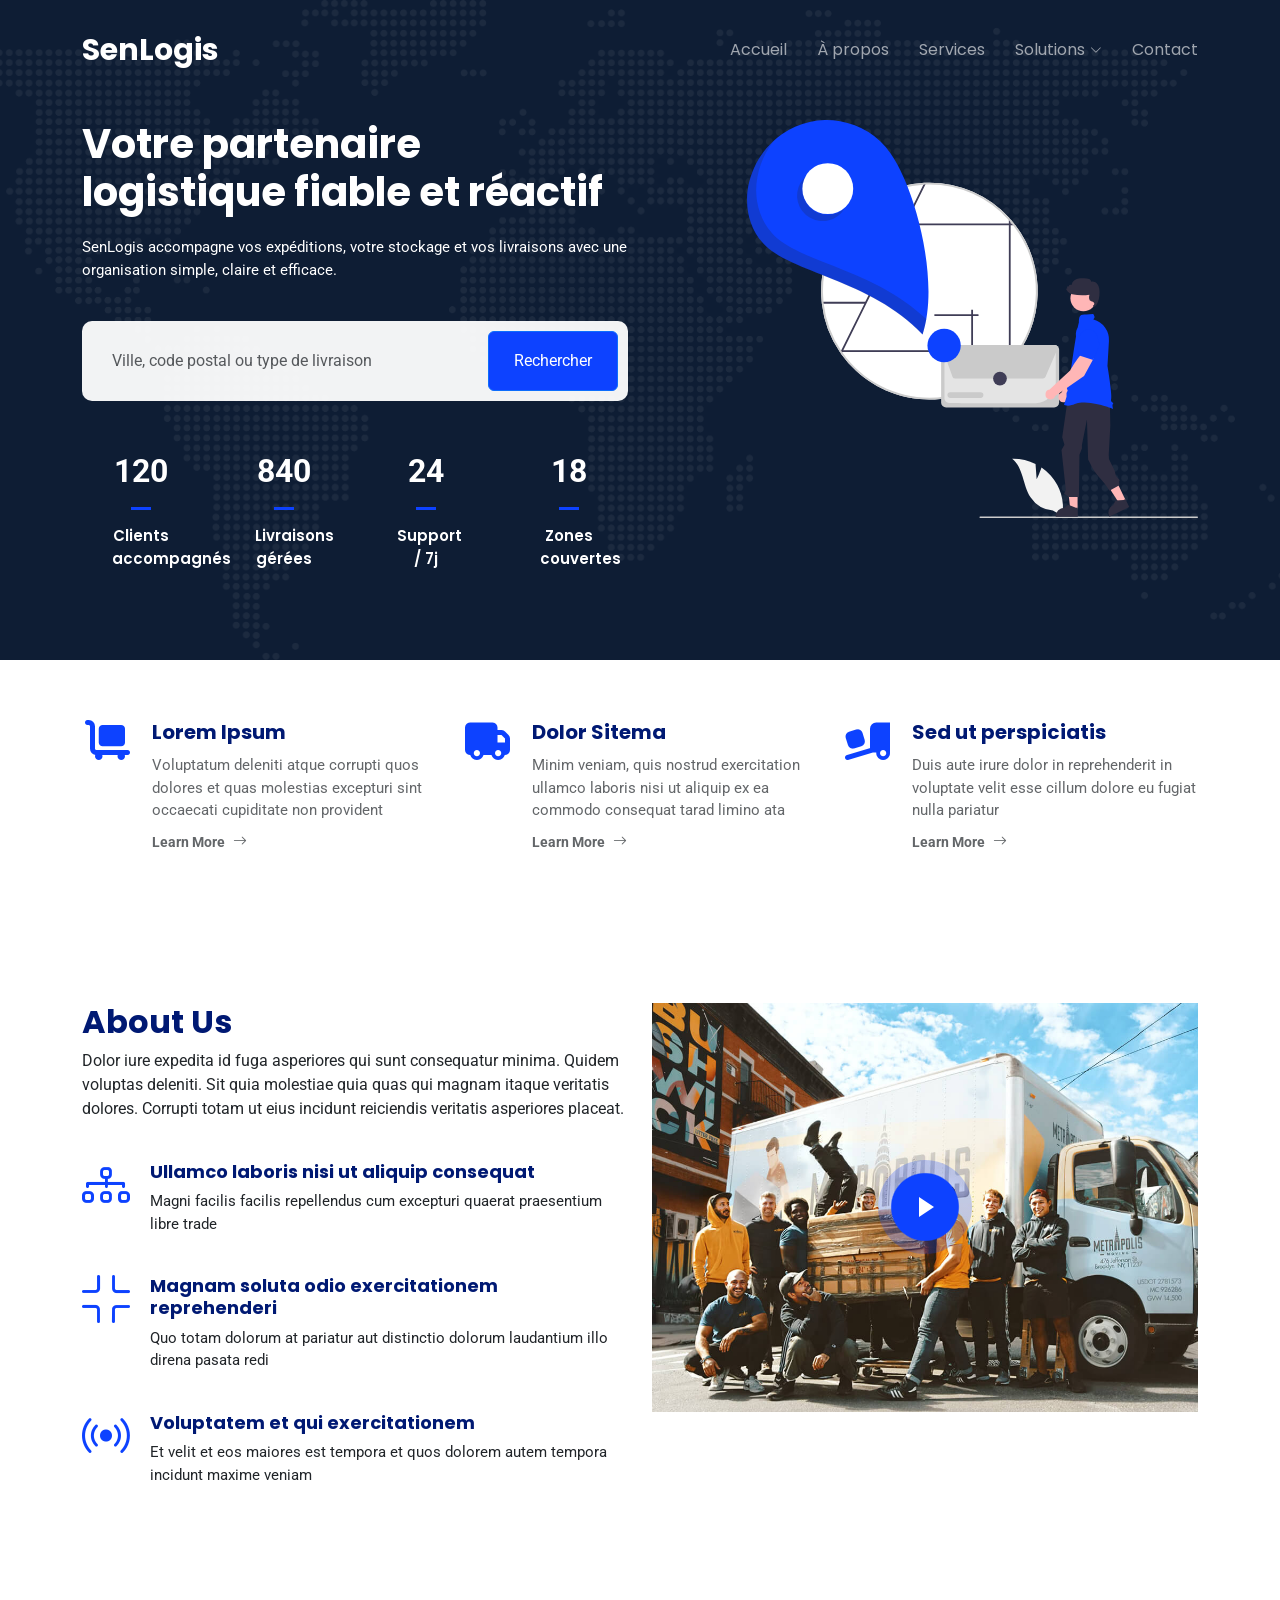
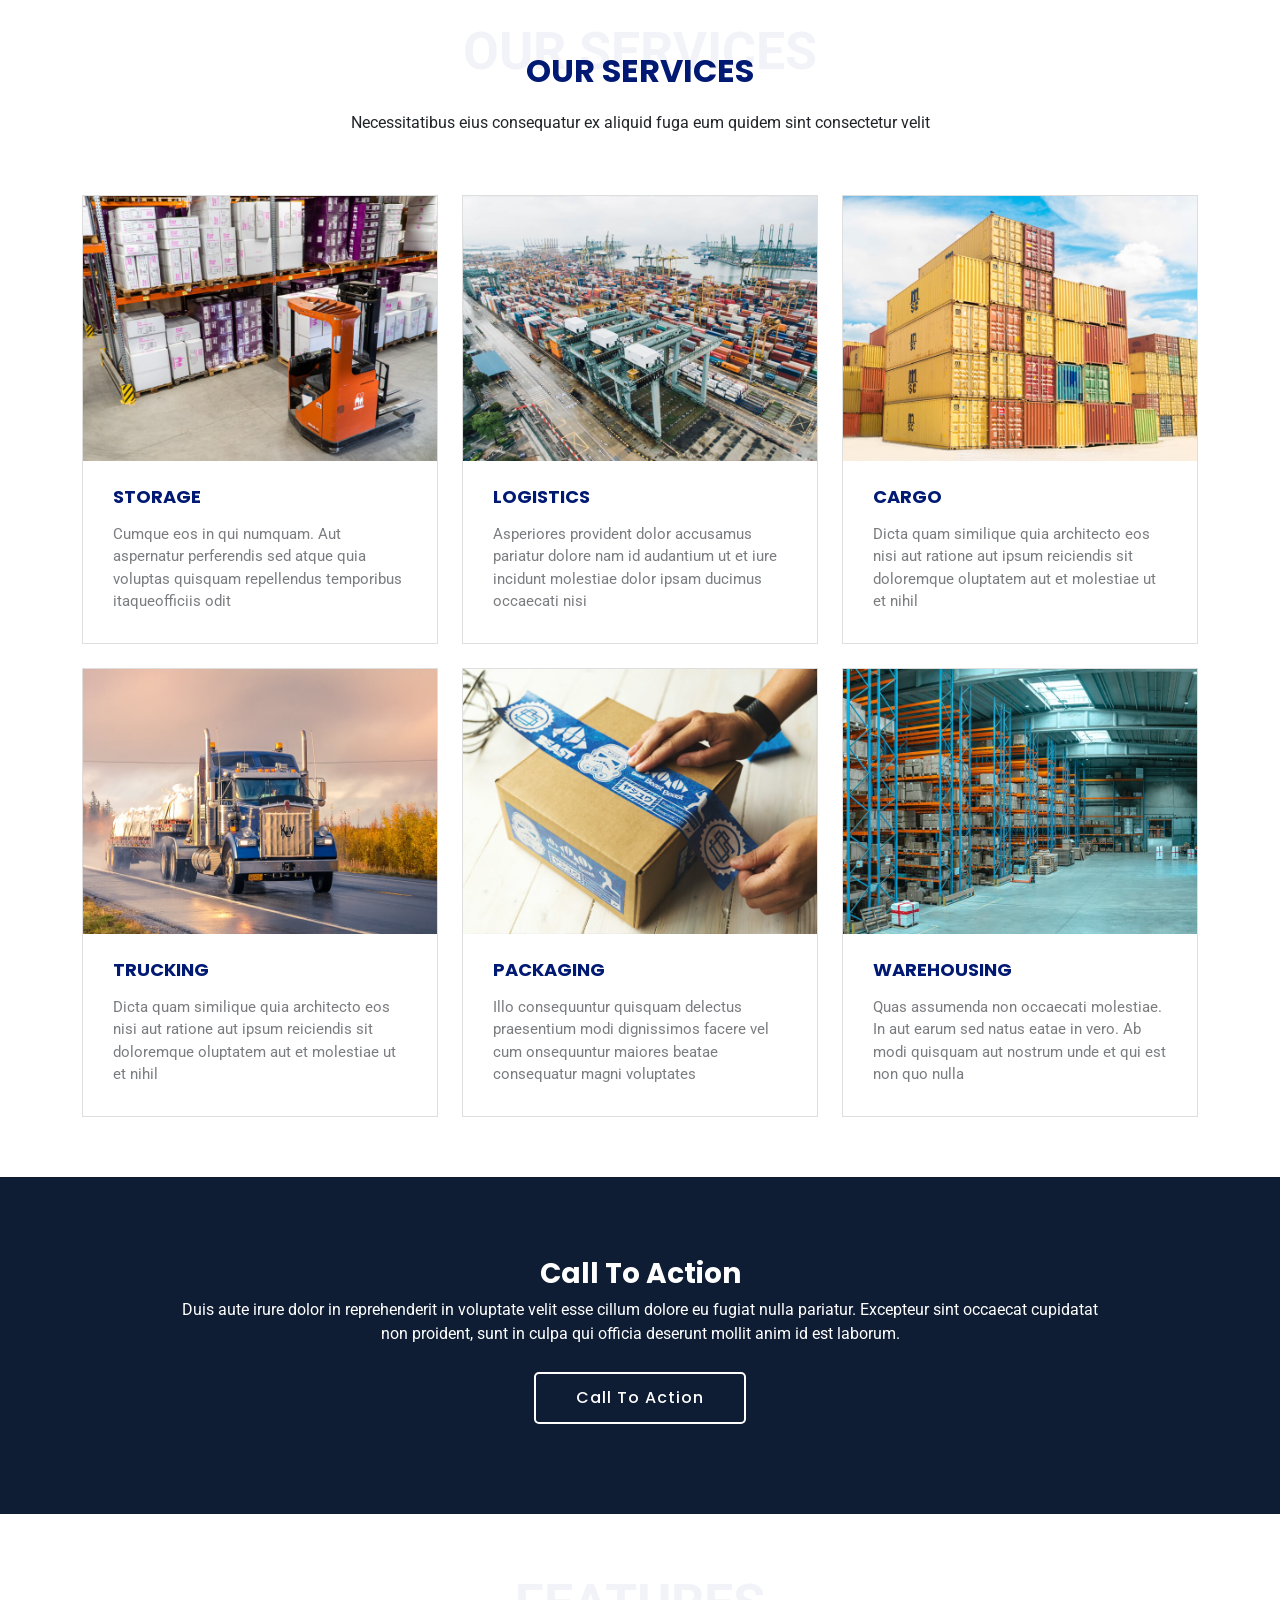
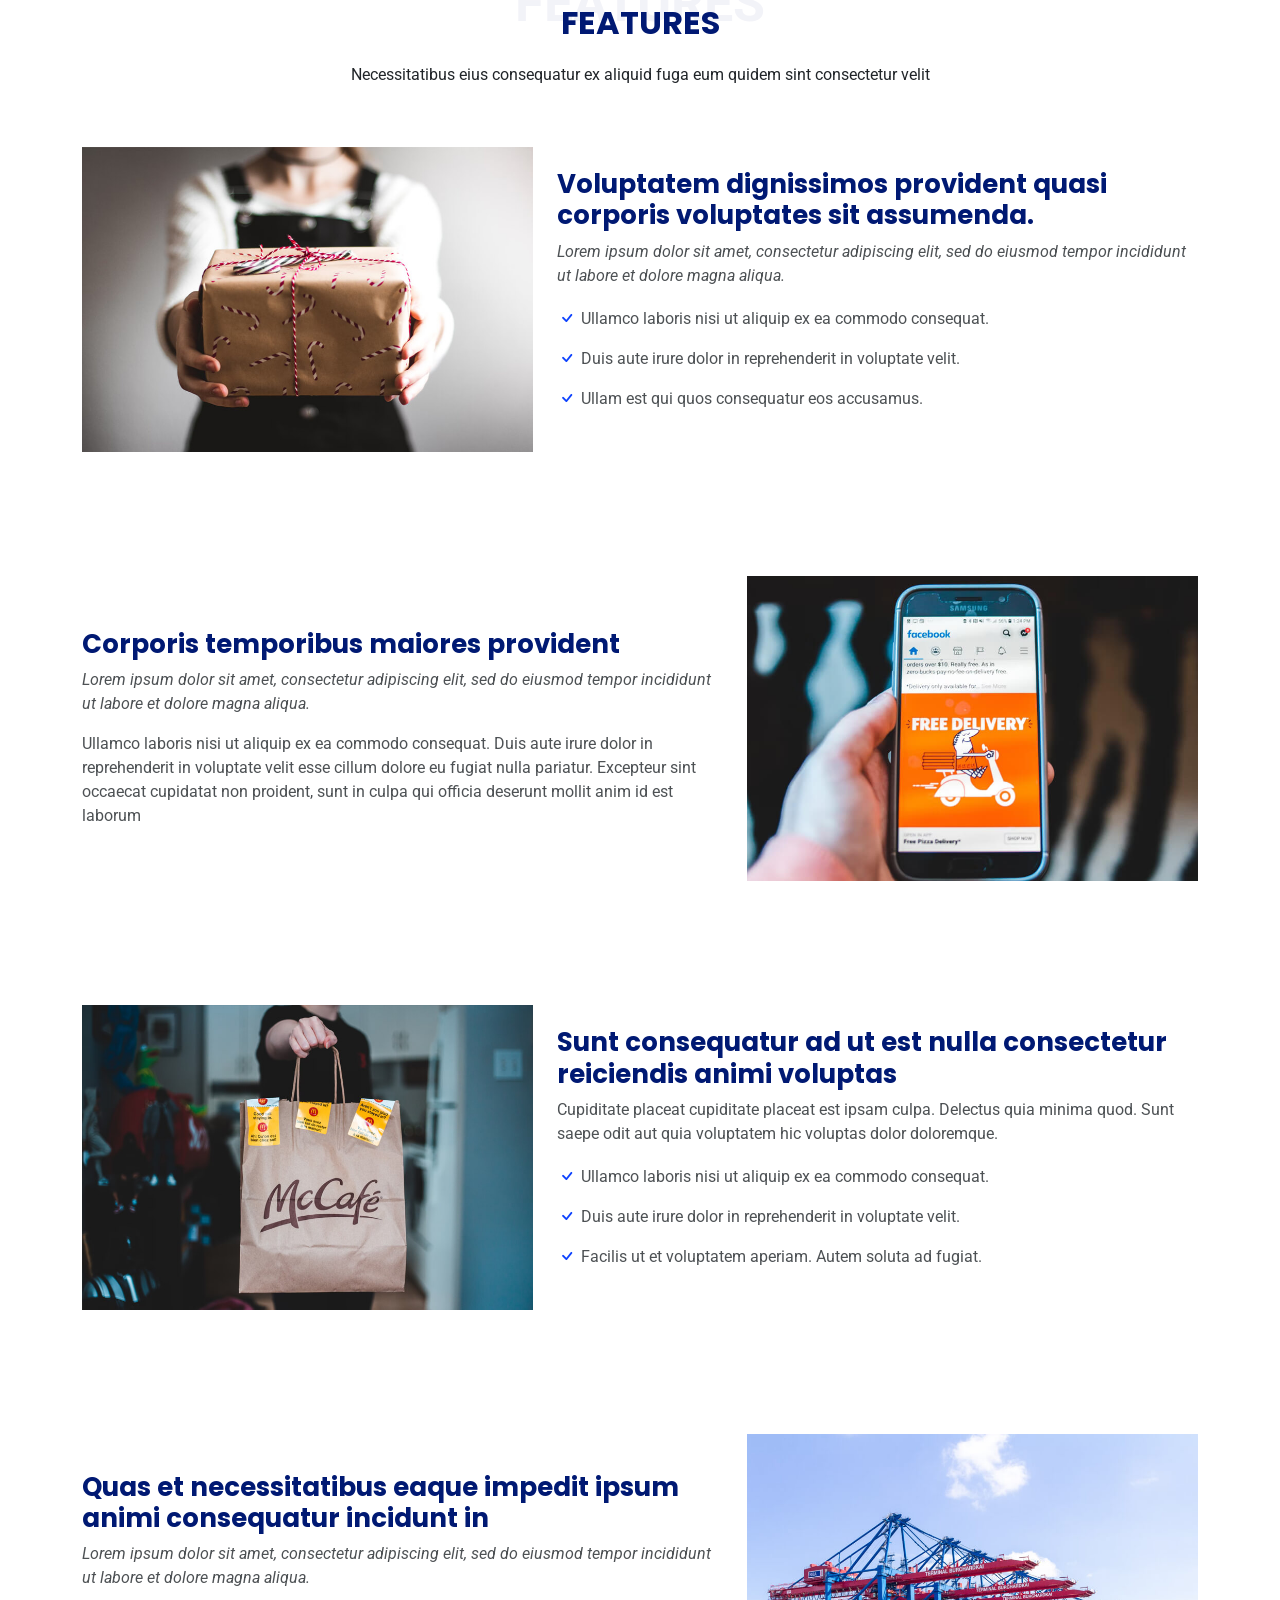
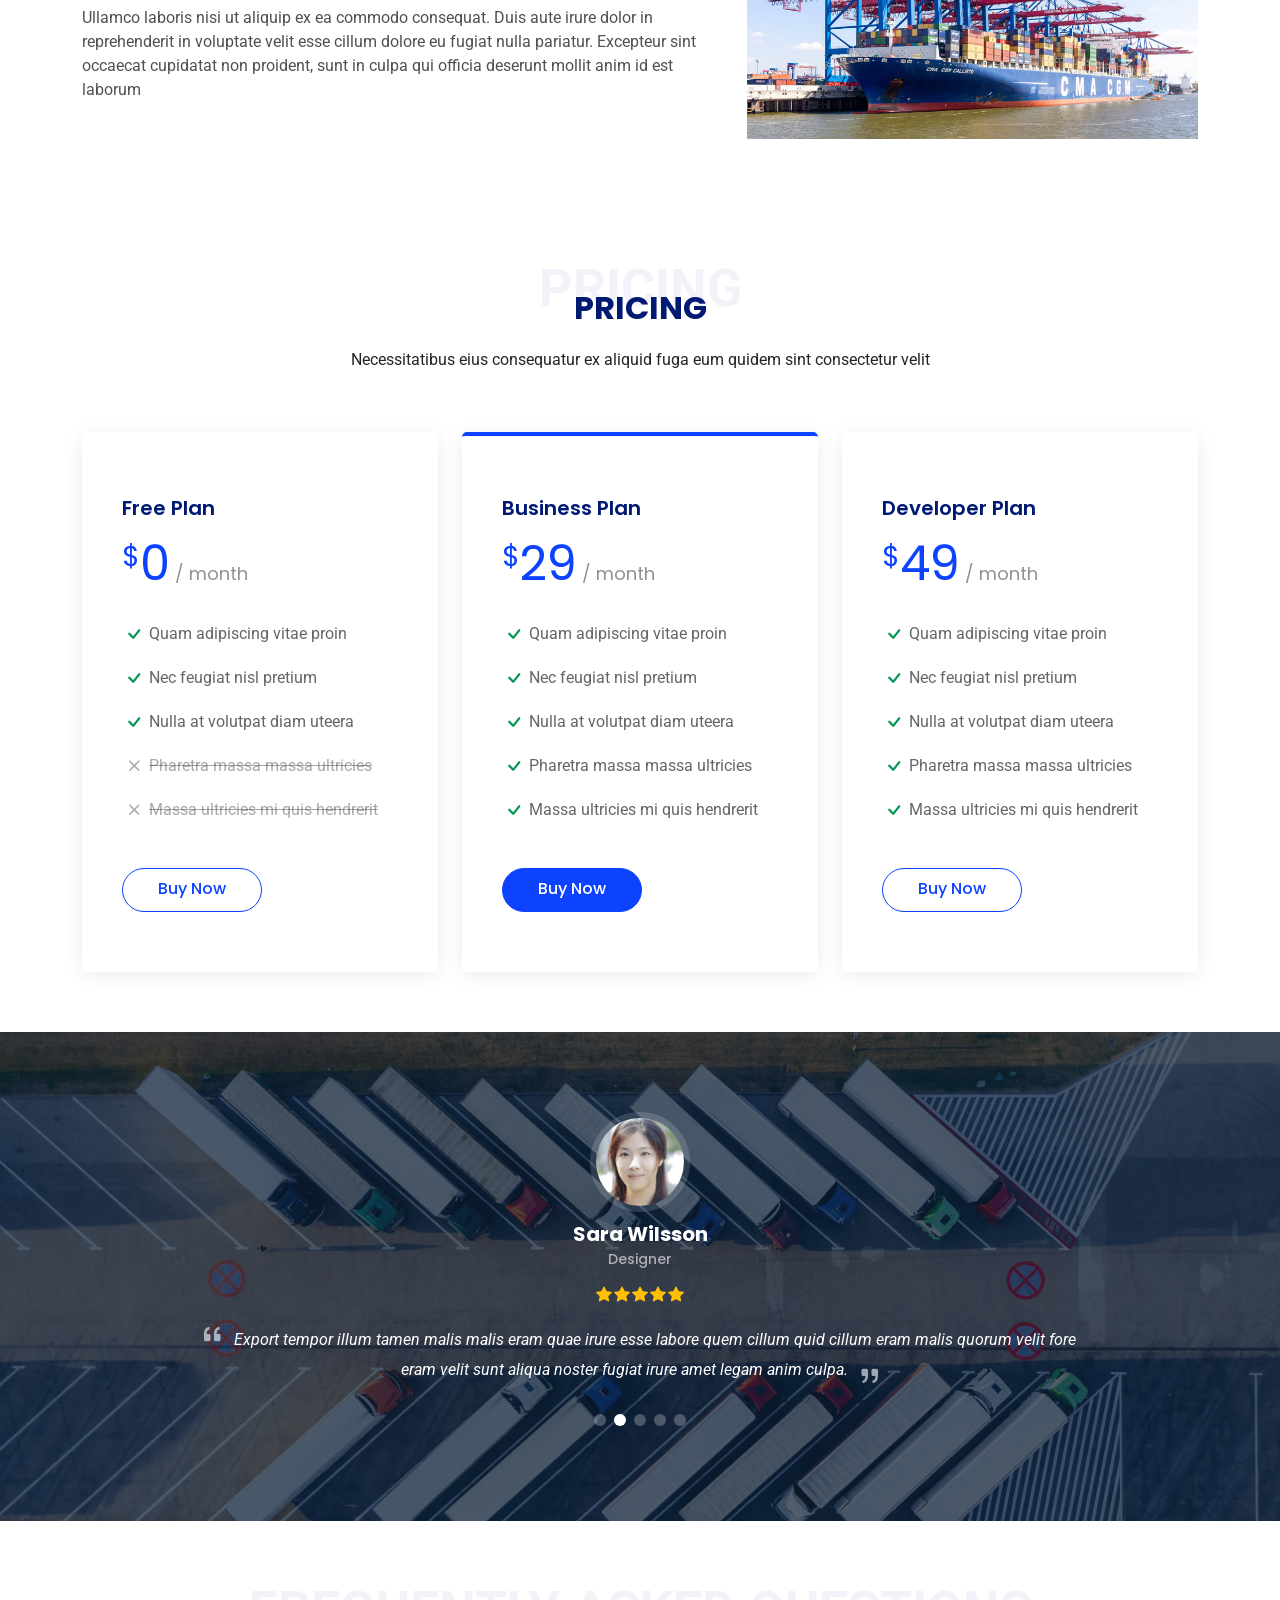
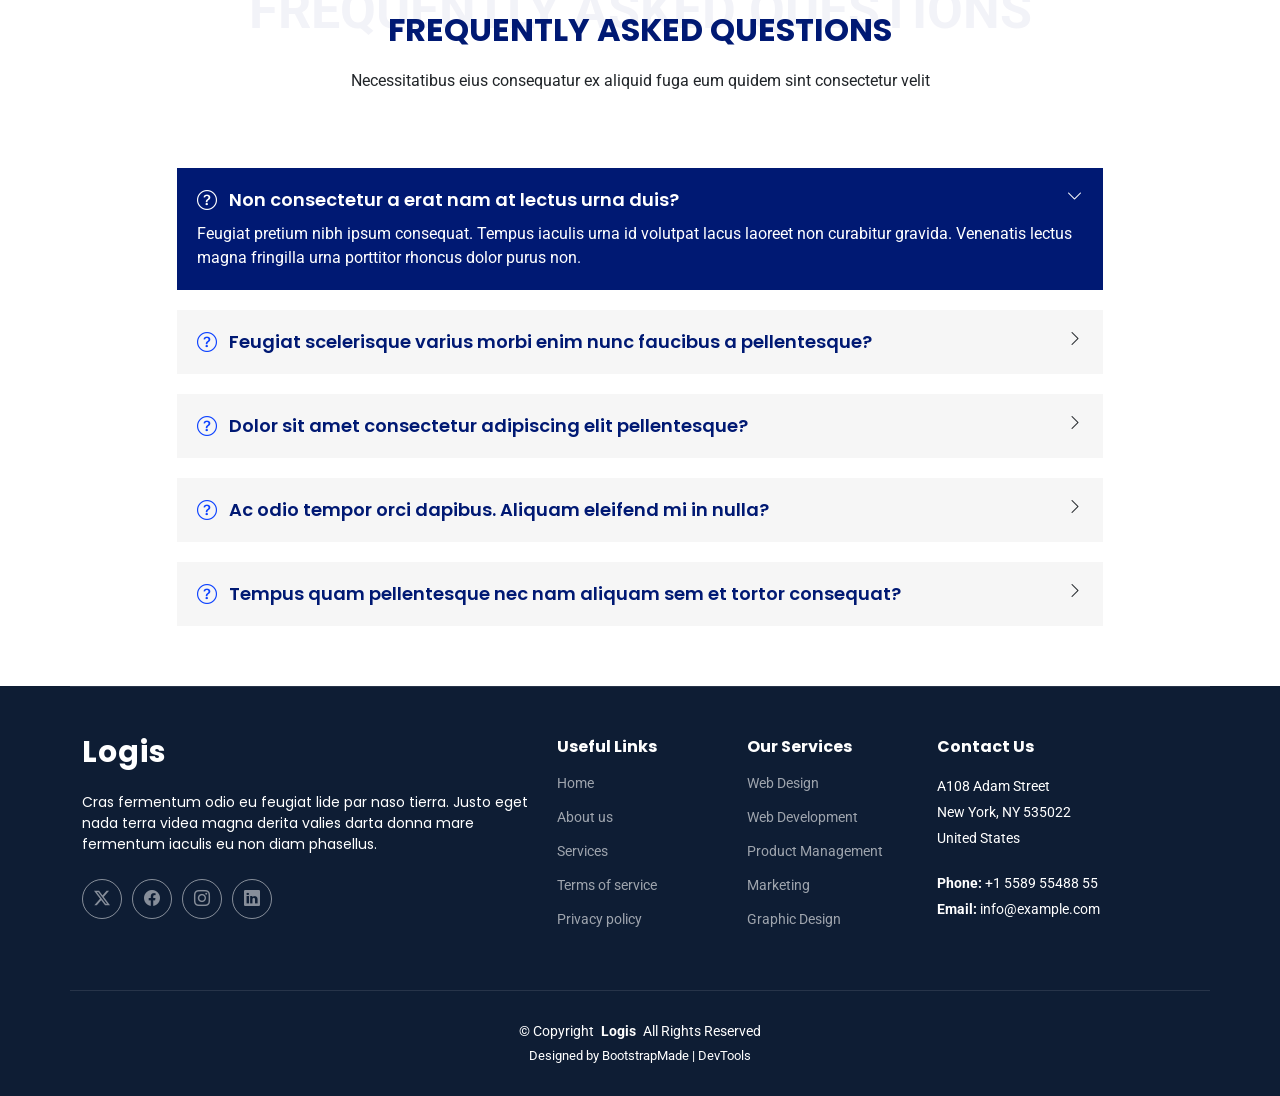
==== commit f9c36e4d: "zozo" ====
--- a/public/template/templateVitrine/Logis/index.html
+++ b/public/template/templateVitrine/Logis/index.html
@@ -50,10 +50,9 @@
 
       <nav id="navmenu" class="navmenu">
         <ul>
-          <li><a href="index.html" class="active">Accueil<br></a></li>
+          <li><a href="../../../../index.php">Accueil<br></a></li>
           <li><a href="about.html">À propos</a></li>
           <li><a href="services.html">Services</a></li>
-          <li><a href="pricing.html">Offres</a></li>
           <li class="dropdown"><a href="starter-page.html"><span>Solutions</span> <i class="bi bi-chevron-down toggle-dropdown"></i></a>
             <ul>
               <li><a href="service-details.html">Suivi</a></li>
@@ -62,13 +61,10 @@
                   <li><a href="about.html">Stockage</a></li>
                   <li><a href="services.html">Transport</a></li>
                   <li><a href="service-details.html">Fret</a></li>
-                  <li><a href="pricing.html">Devis</a></li>
                   <li><a href="contact.html">Contact</a></li>
                 </ul>
               </li>
-              <li><a href="pricing.html">Offres</a></li>
               <li><a href="contact.html">Contact rapide</a></li>
-              <li><a href="get-a-quote.html">Demande de devis</a></li>
             </ul>
           </li>
           <li><a href="contact.html">Contact</a></li>
@@ -76,7 +72,6 @@
         <i class="mobile-nav-toggle d-xl-none bi bi-list"></i>
       </nav>
 
-      <a class="btn-getstarted" href="get-a-quote.html">Demander un devis</a>
 
     </div>
   </header>
